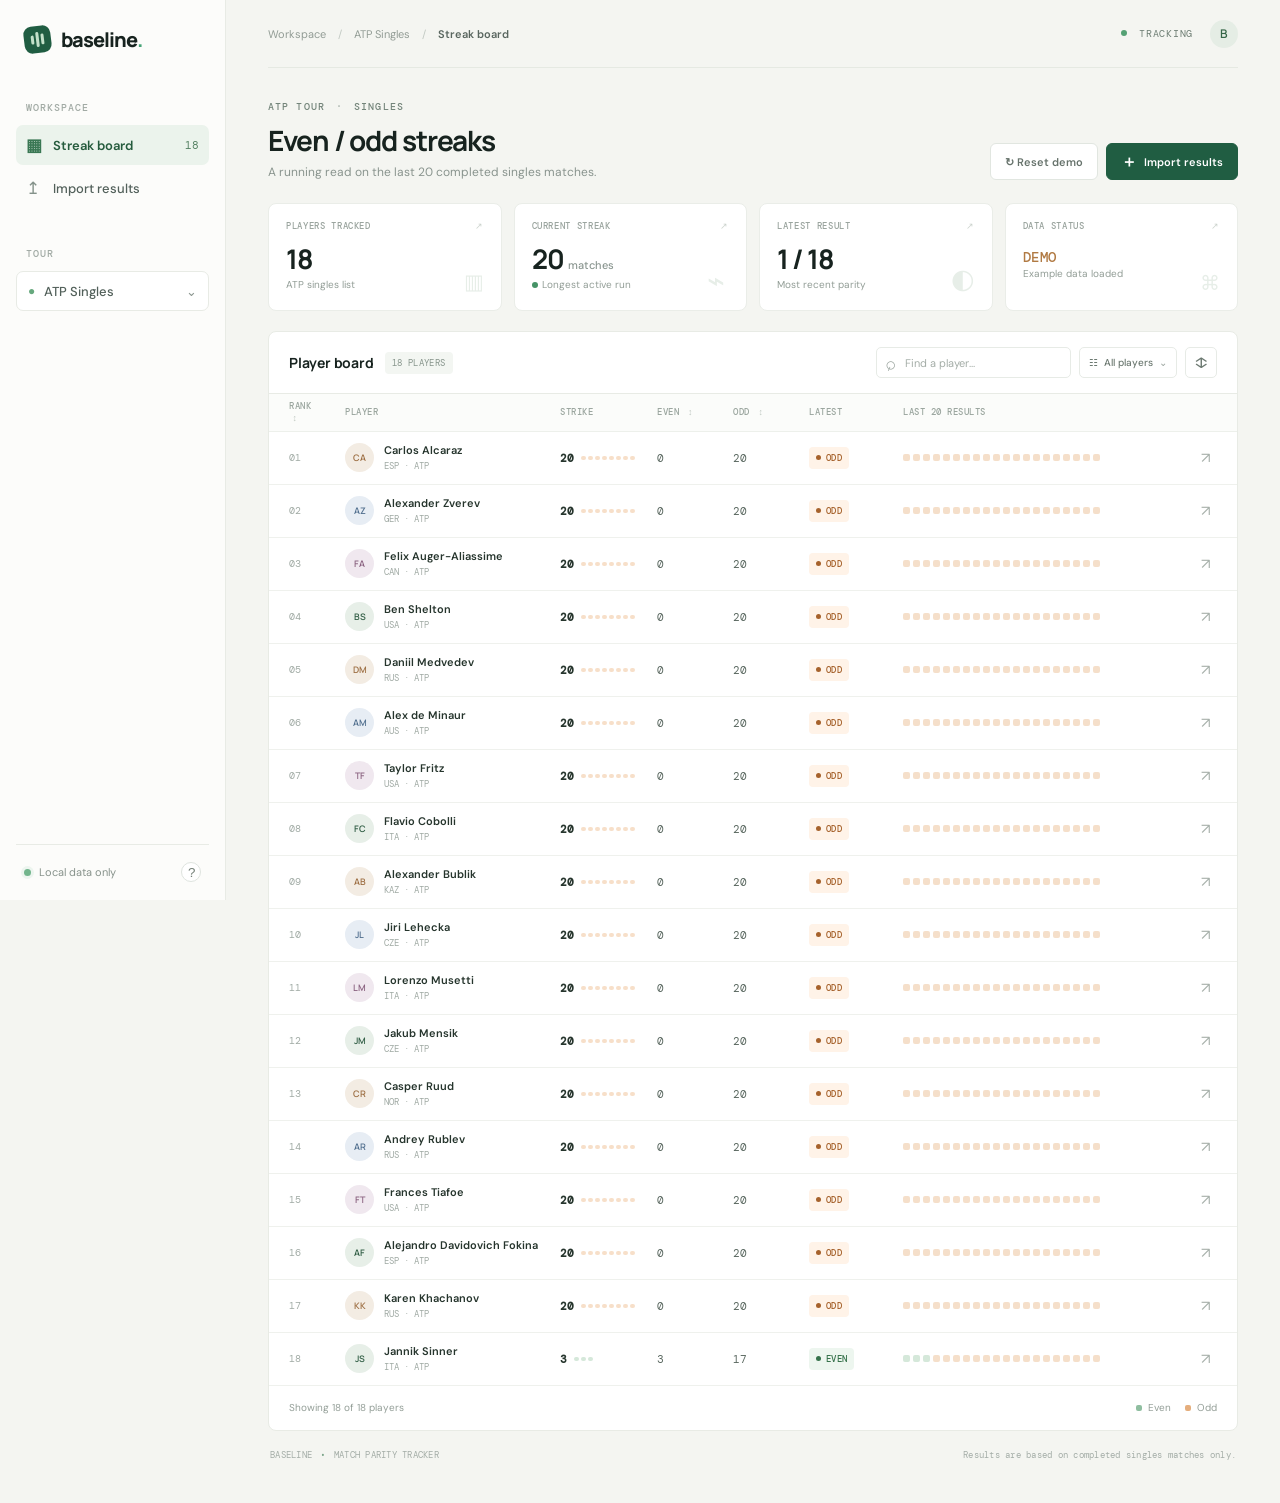
==== index.html @ e79ae6ad "first commit" ====
<!doctype html>
<html lang="en">
<head>
  <meta charset="utf-8" />
  <meta name="viewport" content="width=device-width, initial-scale=1" />
  <meta name="theme-color" content="#f4f5f1" />
  <title>Baseline — ATP parity tracker</title>
  <link rel="preconnect" href="https://fonts.googleapis.com">
  <link rel="preconnect" href="https://fonts.gstatic.com" crossorigin>
  <link href="https://fonts.googleapis.com/css2?family=DM+Mono:wght@400;500&family=DM+Sans:wght@400;500;600;700&family=Manrope:wght@400;500;600;700;800&display=swap" rel="stylesheet">
  <link rel="stylesheet" href="styles.css" />
</head>
<body>
  <div class="shell">
    <aside class="sidebar">
      <a class="brand" href="#" aria-label="Baseline home"><span class="brand-mark"><i></i><i></i><i></i></span><span>baseline<span class="brand-dot">.</span></span></a>
      <div class="side-label">WORKSPACE</div>
      <button class="nav-item active"><span class="nav-icon">▦</span> Streak board <span class="nav-count" id="side-count">18</span></button>
      <button class="nav-item" id="open-import"><span class="nav-icon">↥</span> Import results</button>
      <div class="side-label tour-label">TOUR</div>
      <button class="tour-select"><span class="tour-ball">●</span> ATP Singles <span class="chevron">⌄</span></button>
      <div class="sidebar-bottom"><div class="sync-dot"></div><span>Local data only</span><button class="help-button" id="help-button" aria-label="Help">?</button></div>
    </aside>

    <main class="main">
      <header class="topbar"><div class="breadcrumbs">Workspace <span>/</span> ATP Singles <span>/</span> <b>Streak board</b></div><div class="top-actions"><span class="live-tag"><i></i> TRACKING</span><button class="avatar" aria-label="Profile">B</button></div></header>
      <section class="page-head"><div><div class="eyebrow">ATP TOUR <span>·</span> SINGLES</div><h1>Even / odd streaks</h1><p class="subtitle">A running read on the last 20 completed singles matches.</p></div><div class="head-actions"><button class="button button-quiet" id="reset-demo">↻ <span>Reset demo</span></button><button class="button button-primary" id="import-button"><span>＋</span> Import results</button></div></section>

      <section class="summary-grid" aria-label="Summary">
        <article class="summary-card"><div class="summary-label">PLAYERS TRACKED <span>↗</span></div><div class="summary-value" id="player-total">18</div><div class="summary-note">ATP singles list</div><div class="summary-icon icon-court">▥</div></article>
        <article class="summary-card"><div class="summary-label">CURRENT STREAK <span>↗</span></div><div class="summary-value"><span id="streak-total">—</span><small>matches</small></div><div class="summary-note"><span class="note-dot even-dot"></span>Longest active run</div><div class="summary-icon icon-streak">⌁</div></article>
        <article class="summary-card"><div class="summary-label">LATEST RESULT <span>↗</span></div><div class="summary-value"><span id="latest-even">—</span></div><div class="summary-note">Most recent parity</div><div class="summary-icon icon-parity">◐</div></article>
        <article class="summary-card"><div class="summary-label">DATA STATUS <span>↗</span></div><div class="summary-value status-value" id="data-status">DEMO</div><div class="summary-note" id="updated-note">Example data loaded</div><div class="summary-icon icon-data">⌘</div></article>
      </section>

      <section class="board-panel">
        <div class="board-toolbar"><div class="board-title"><h2>Player board</h2><span class="row-count" id="row-count">18 PLAYERS</span></div><div class="toolbar-controls"><label class="search-box"><span>⌕</span><input id="search" type="search" placeholder="Find a player..." /></label><div class="filter-wrap"><button class="filter-button" id="filter-button">☷ <span id="filter-label">All players</span><b>⌄</b></button><div class="filter-menu hidden" id="filter-menu"><button data-filter="all">All players</button><button data-filter="even">Latest even</button><button data-filter="odd">Latest odd</button></div></div><button class="icon-button" id="sort-button" title="Sort by streak">↕</button></div></div>
        <div class="table-scroll"><table><thead><tr><th>RANK <span>↕</span></th><th>PLAYER</th><th>STRIKE</th><th>EVEN <span>↕</span></th><th>ODD <span>↕</span></th><th>LATEST</th><th>LAST 20 RESULTS</th><th></th></tr></thead><tbody id="player-rows"></tbody></table></div>
        <div class="table-footer"><span id="showing">Showing 18 of 18 players</span><span class="foot-legend"><i class="legend-even"></i> Even <i class="legend-odd"></i> Odd</span></div>
      </section>
      <footer><span>BASELINE <b>·</b> MATCH PARITY TRACKER</span><span>Results are based on completed singles matches only.</span></footer>
    </main>
  </div>

  <div class="modal-backdrop hidden" id="import-modal" role="dialog" aria-modal="true" aria-labelledby="modal-title"><div class="modal"><button class="modal-close" id="close-modal" aria-label="Close">×</button><div class="eyebrow">UPDATE YOUR BOARD</div><h2 id="modal-title">Import match results</h2><p>Upload a CSV or JSON file with match scores. Imported data is saved in this browser only.</p><div class="dropzone" id="dropzone"><div class="upload-icon">↑</div><strong>Drop a file here or <label for="file-input">browse</label></strong><span>CSV or JSON · up to 5 MB</span><input id="file-input" type="file" accept=".csv,.json,text/csv,application/json" /></div><div class="format-help"><b>CSV columns</b><code>player, date, opponent, score, draw, status</code><span>Example: <code>sinner-jannik,2026-10-12,Player Name,"6-3 6-4",singles,completed</code></span><span>JSON may be an array of matches or <code>{"player-slug": [matches...]}</code>.</span></div><div class="modal-actions"><button class="button button-quiet" id="download-template">Download template</button><button class="button button-primary" id="choose-file">Choose file</button></div><div class="import-message" id="import-message"></div></div></div>

  <div class="modal-backdrop hidden" id="help-modal" role="dialog" aria-modal="true"><div class="modal help-modal"><button class="modal-close" data-close-help aria-label="Close">×</button><div class="eyebrow">HOW IT WORKS</div><h2>Reading the streaks</h2><ul><li>Each set score is added together. <code>6-3 6-4</code> is 19 games: odd.</li><li><b>Strike</b> counts consecutive results of the latest match’s parity.</li><li>Only completed singles matches are counted, up to the latest 20.</li><li>Retirements / abandoned matches with a final set below 6 games are skipped.</li></ul><p class="caveat">The shown rows are sample data until you import match results. Use a source you have permission to reuse.</p><button class="button button-primary" data-close-help>Got it</button></div></div>
  <script src="app.js"></script>
</body>
</html>
---- styles.css ----
:root{--ink:#17231f;--muted:#78847e;--line:#e8ebe5;--paper:#fff;--bg:#f4f5f1;--green:#1c6a49;--green2:#e8f3eb;--orange:#c77a3d;--orange2:#fff1e5;--mono:'DM Mono',monospace;--sans:'DM Sans',sans-serif;--display:'Manrope',sans-serif}*{box-sizing:border-box}body{margin:0;background:var(--bg);color:var(--ink);font-family:var(--sans);font-size:13px}.shell{min-height:100vh}.sidebar{position:fixed;left:0;top:0;bottom:0;width:226px;background:#fcfcfa;border-right:1px solid var(--line);padding:26px 16px 18px;display:flex;flex-direction:column;z-index:5}.brand{display:flex;align-items:center;gap:10px;text-decoration:none;color:var(--ink);font:800 20px var(--display);letter-spacing:-1px;padding:0 8px 48px}.brand-dot{color:#47a477}.brand-mark{width:27px;height:27px;border-radius:8px;background:#205d42;display:flex;align-items:center;justify-content:center;gap:2px;transform:rotate(-7deg)}.brand-mark i{width:3px;border-radius:3px;background:#c3e0c9;display:block}.brand-mark i:nth-child(1){height:9px}.brand-mark i:nth-child(2){height:15px}.brand-mark i:nth-child(3){height:11px}.side-label{font:500 10px var(--mono);letter-spacing:1.05px;color:#a1aaa4;padding:0 10px 11px}.nav-item,.tour-select{height:40px;border:0;background:transparent;border-radius:7px;display:flex;align-items:center;text-align:left;color:#52605a;padding:0 10px;font:500 13px var(--sans);margin-bottom:3px;cursor:pointer}.nav-item.active{background:#ebf3ec;color:#255b3d;font-weight:600}.nav-icon{width:27px;font-size:17px;color:#84928a}.nav-item.active .nav-icon{color:#397753}.nav-count{margin-left:auto;font:11px var(--mono);color:#568264}.tour-label{margin-top:36px}.tour-select{border:1px solid var(--line);background:#fff;width:100%;gap:9px;padding:0 11px}.tour-ball{color:#66a87d;font-size:12px}.chevron{margin-left:auto;color:#8b968f}.sidebar-bottom{margin-top:auto;border-top:1px solid var(--line);padding:17px 8px 0;display:flex;align-items:center;gap:8px;color:#87928b;font-size:11px}.sync-dot{width:7px;height:7px;border-radius:50%;background:#72b58c;box-shadow:0 0 0 3px #edf5ef}.help-button{margin-left:auto;width:20px;height:20px;border:1px solid #dfe4df;border-radius:50%;background:#fff;color:#758078;cursor:pointer}.main{margin-left:226px;max-width:1600px;padding:0 42px 24px}.topbar{height:68px;border-bottom:1px solid #e5e9e2;display:flex;align-items:center;justify-content:space-between}.breadcrumbs{font-size:11px;color:#929c95}.breadcrumbs span{padding:0 9px;color:#c2c9c3}.breadcrumbs b{font-weight:600;color:#59665f}.top-actions{display:flex;align-items:center;gap:17px}.live-tag{font:10px var(--mono);letter-spacing:.7px;color:#6d7d73}.live-tag i{display:inline-block;width:6px;height:6px;background:#54a174;border-radius:50%;margin-right:6px;vertical-align:1px}.avatar{width:28px;height:28px;border:0;border-radius:50%;background:#e5ede5;color:#356647;font:600 12px var(--display)}.page-head{display:flex;justify-content:space-between;align-items:flex-end;padding:32px 0 23px}.eyebrow{font:500 10px var(--mono);letter-spacing:1.1px;color:#73847a}.eyebrow span{color:#aeb8b0;padding:0 4px}h1{font:700 28px var(--display);letter-spacing:-1.1px;margin:8px 0 5px}.subtitle{margin:0;color:#89948e;font-size:12px}.head-actions{display:flex;gap:8px}.button{height:37px;padding:0 14px;border-radius:6px;border:1px solid #e1e6e0;background:#fff;font:600 11px var(--sans);cursor:pointer;transition:.15s}.button:hover{transform:translateY(-1px);box-shadow:0 4px 12px #17231f0d}.button-primary{background:#205d42;border-color:#205d42;color:#fff}.button-primary:hover{background:#194e37}.button-quiet{color:#67736c}.button-primary>span{font-size:16px;vertical-align:-1px;margin-right:4px}.summary-grid{display:grid;grid-template-columns:repeat(4,minmax(0,1fr));gap:12px;margin-bottom:20px}.summary-card{position:relative;overflow:hidden;background:#fff;border:1px solid #eaede8;border-radius:8px;padding:16px 17px 14px;min-height:108px}.summary-label{font:500 9px var(--mono);letter-spacing:.65px;color:#9aa49e}.summary-label span{float:right;color:#ccd3cd}.summary-value{font:700 27px var(--display);letter-spacing:-1px;margin:8px 0 1px}.summary-value small{font:500 11px var(--sans);letter-spacing:0;color:#8a9690;margin-left:4px}.summary-note{font-size:10px;color:#929d96}.note-dot{display:inline-block;height:6px;width:6px;border-radius:50%;margin-right:4px}.even-dot{background:#469367}.summary-icon{position:absolute;right:17px;bottom:14px;font-size:22px;color:#e7eee8}.icon-court{font-size:21px}.icon-streak{font-size:30px;right:21px;bottom:10px}.icon-parity{font-size:27px}.icon-data{font-size:20px}.summary-value.status-value{font:500 14px var(--mono);letter-spacing:.6px;margin-top:16px;color:#b17a43}.board-panel{background:#fff;border:1px solid #e8ebe5;border-radius:8px;overflow:visible}.board-toolbar{height:62px;padding:0 20px;display:flex;align-items:center;justify-content:space-between;border-bottom:1px solid var(--line)}.board-title{display:flex;align-items:center;gap:11px}h2{margin:0;font:700 14px var(--display);letter-spacing:-.2px}.row-count{font:9px var(--mono);letter-spacing:.4px;color:#87958c;background:#f3f6f2;padding:5px 7px;border-radius:4px}.toolbar-controls{display:flex;align-items:center;gap:8px}.search-box{height:31px;width:195px;border:1px solid #e7ebe6;border-radius:5px;display:flex;align-items:center;padding:0 8px;gap:7px;color:#9aa49e}.search-box>span{font-size:18px;transform:rotate(-20deg)}.search-box input{border:0;outline:0;min-width:0;width:100%;font:11px var(--sans);color:var(--ink);background:transparent}.search-box input::placeholder{color:#a4ada7}.filter-wrap{position:relative}.filter-button,.icon-button{height:31px;background:#fff;border:1px solid #e7ebe6;border-radius:5px;color:#6c7971;font:500 10px var(--sans);padding:0 9px;cursor:pointer}.filter-button b{font-weight:400;color:#9aa49e;margin-left:6px}.filter-button span{padding-left:3px}.icon-button{font-size:15px;width:32px;padding:0}.filter-menu{position:absolute;right:0;top:36px;width:140px;background:#fff;border:1px solid #e4e8e2;border-radius:6px;box-shadow:0 8px 22px #16231e14;padding:4px;z-index:3}.filter-menu button{display:block;border:0;background:transparent;width:100%;padding:8px;text-align:left;font:11px var(--sans);color:#52605a;border-radius:4px;cursor:pointer}.filter-menu button:hover{background:#f2f6f1}.hidden{display:none!important}.table-scroll{overflow-x:auto}table{width:100%;border-collapse:collapse;min-width:900px}thead th{height:37px;text-align:left;background:#fbfcfa;color:#9ba69f;font:500 9px var(--mono);letter-spacing:.5px;padding:0 11px;border-bottom:1px solid #edf0eb}thead th:first-child{padding-left:20px;width:65px}thead th:nth-child(2){width:215px}thead th:nth-child(3){width:95px}thead th:nth-child(4),thead th:nth-child(5){width:76px}thead th:nth-child(6){width:94px}thead th:nth-child(7){min-width:240px}thead th span{color:#c1c9c2;margin-left:3px}tbody tr.player-row{height:53px;border-bottom:1px solid #eff1ed;transition:background .12s}tbody tr.player-row:hover{background:#fbfdfb}td{padding:0 11px;font-size:11px;color:#5d6962}td:first-child{padding-left:20px}.rank{font:10px var(--mono);color:#a0aaa4}.player-cell{display:flex;align-items:center;gap:10px}.player-avatar{width:29px;height:29px;display:grid;place-items:center;border-radius:50%;font:600 9px var(--display);color:#315e45;background:#e7efe8;flex:0 0 auto}.player-avatar.tone-1{background:#f3ece3;color:#9e7045}.player-avatar.tone-2{background:#e7edf4;color:#52708f}.player-avatar.tone-3{background:#f0e8ef;color:#8b6381}.player-name{font:600 11px var(--sans);color:#26352d;text-decoration:none}.player-name:hover{color:#39815a}.player-country{font:9px var(--mono);color:#a0aaa4;margin-top:3px}.streak-cell{display:flex;align-items:center;gap:7px}.streak-number{font:600 11px var(--mono);color:#26352d}.streak-mini{display:flex;gap:2px}.streak-mini i{height:4px;width:5px;border-radius:2px;background:#d5e8da}.streak-mini i.odd{background:#f7dfc9}.metric{font:11px var(--mono);color:#5a6860}.latest-pill{display:inline-flex;align-items:center;gap:5px;padding:5px 7px;border-radius:4px;font:500 9px var(--mono);letter-spacing:.3px}.latest-pill.even{color:#36724b;background:#edf6ef}.latest-pill.odd{color:#a6622c;background:#fff3e8}.latest-pill.empty{background:#f4f5f3;color:#9da59f}.latest-pill i{width:5px;height:5px;border-radius:50%;background:currentColor}.sparkline{display:flex;gap:3px;align-items:center}.sparkline i{height:7px;width:7px;border-radius:2px;background:#d5e8da}.sparkline i.odd{background:#f5dfca}.row-link{text-decoration:none;color:#a7b0aa;font-size:15px;padding:7px}.row-link:hover{color:#4c765b}.empty-state{text-align:center;padding:40px;color:#8d9891;font-size:12px}.table-footer{height:44px;display:flex;align-items:center;justify-content:space-between;padding:0 20px;font-size:10px;color:#939e97}.foot-legend{display:flex;align-items:center;gap:6px}.foot-legend i{height:6px;width:6px;border-radius:2px;margin-left:8px}.legend-even{background:#8fbea0}.legend-odd{background:#e5ae7d}footer{display:flex;justify-content:space-between;padding:18px 2px;color:#a4ada7;font:9px var(--mono);letter-spacing:.25px}footer b{color:#76a185;padding:0 3px}.modal-backdrop{position:fixed;inset:0;background:#17231f66;z-index:20;display:grid;place-items:center;padding:20px}.modal{position:relative;width:min(490px,100%);background:#fff;border-radius:10px;padding:28px;box-shadow:0 24px 70px #17231f30}.modal-close{position:absolute;right:17px;top:13px;background:transparent;border:0;font-size:23px;color:#9aa49e;cursor:pointer}.modal h2{font:700 21px var(--display);margin:7px 0}.modal>p{font-size:12px;line-height:1.6;color:#7e8982;margin:0 0 19px}.dropzone{height:128px;border:1px dashed #ccd8ce;background:#fafcf9;border-radius:7px;display:flex;flex-direction:column;align-items:center;justify-content:center;gap:6px;color:#647169;font-size:11px}.upload-icon{width:27px;height:27px;border-radius:50%;background:#e8f2ea;color:#38724e;font-size:19px;text-align:center;line-height:27px;margin-bottom:2px}.dropzone label{color:#35724d;text-decoration:underline;cursor:pointer}.dropzone span{font-size:10px;color:#a1aaa4}.dropzone input{display:none}.format-help{display:flex;flex-direction:column;gap:7px;margin:16px 0;color:#87928b;font-size:10px}.format-help b{font:500 9px var(--mono);letter-spacing:.4px;color:#66746b}.format-help code,.help-modal code{font:10px var(--mono);color:#467454;background:#f0f5f0;padding:3px 5px;border-radius:3px;width:fit-content}.format-help span code{display:inline}.modal-actions{display:flex;justify-content:space-between;padding-top:5px}.import-message{margin-top:12px;color:#31754b;font-size:11px;min-height:14px}.help-modal ul{padding-left:19px;color:#66736b;font-size:12px;line-height:1.8}.help-modal .caveat{background:#f7f7f3;padding:10px;border-radius:5px;font-size:11px}.help-modal>.button{float:right}.help-modal::after{content:'';display:block;clear:both}@media(max-width:1000px){.main{padding:0 24px 20px}.sidebar{width:196px}.main{margin-left:196px}.summary-grid{grid-template-columns:repeat(2,minmax(0,1fr))}}@media(max-width:700px){.sidebar{position:static;width:auto;height:55px;padding:0 17px;flex-direction:row;align-items:center;border-right:0;border-bottom:1px solid var(--line)}.brand{padding:0;font-size:18px}.brand-mark{width:24px;height:24px}.side-label,.nav-item,.tour-select,.sidebar-bottom{display:none}.main{margin:0;padding:0 14px 18px}.topbar{height:48px}.breadcrumbs{font-size:10px}.page-head{padding:23px 0 18px;align-items:flex-start;gap:12px;flex-direction:column}h1{font-size:25px}.head-actions{align-self:stretch}.head-actions .button{flex:1}.summary-grid{gap:8px;margin-bottom:13px}.summary-card{padding:13px;min-height:100px}.summary-label{font-size:8px}.summary-value{font-size:24px}.board-toolbar{height:auto;padding:14px;align-items:flex-start;gap:13px;flex-direction:column}.toolbar-controls{width:100%}.search-box{flex:1;width:auto}.filter-button{white-space:nowrap}.table-footer{padding:0 13px}footer{font-size:8px;gap:10px}footer span:last-child{text-align:right}.modal{padding:24px 19px}}
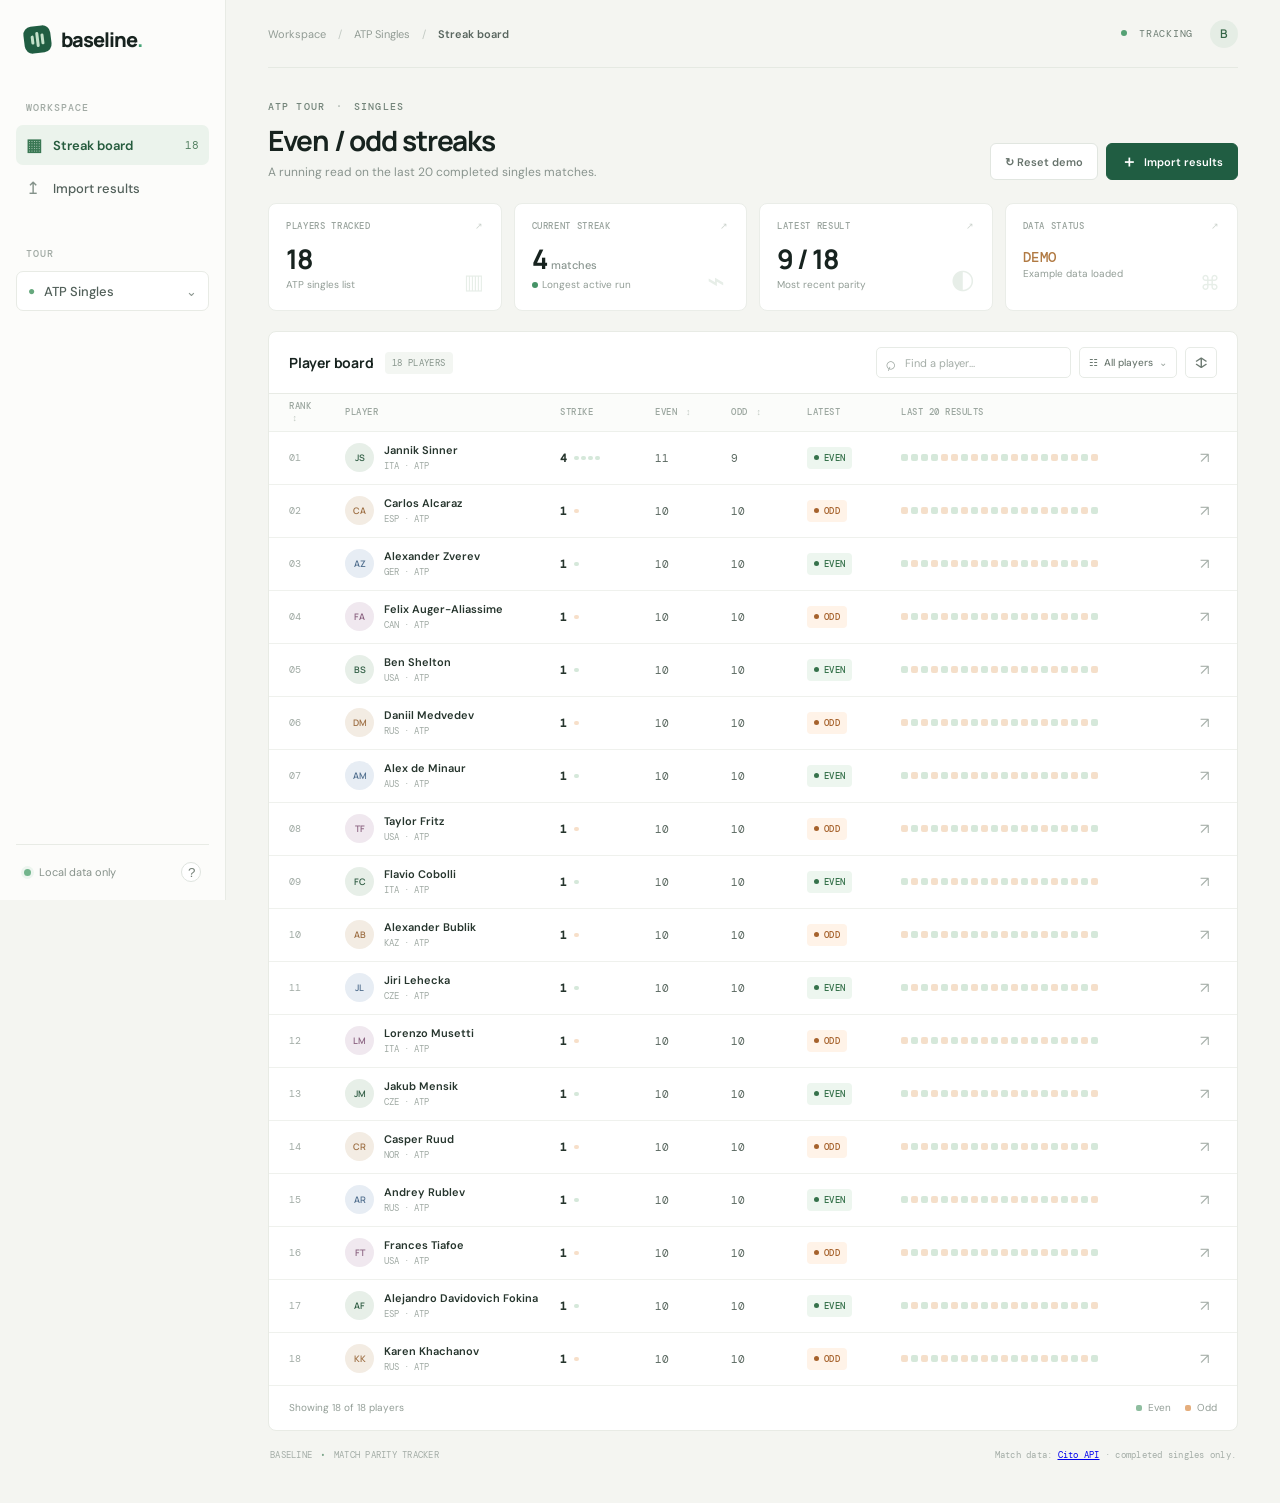
==== commit 5b7b6bbf: "some" ====
--- a/index.html
+++ b/index.html
@@ -38,7 +38,7 @@
         <div class="table-scroll"><table><thead><tr><th>RANK <span>↕</span></th><th>PLAYER</th><th>STRIKE</th><th>EVEN <span>↕</span></th><th>ODD <span>↕</span></th><th>LATEST</th><th>LAST 20 RESULTS</th><th></th></tr></thead><tbody id="player-rows"></tbody></table></div>
         <div class="table-footer"><span id="showing">Showing 18 of 18 players</span><span class="foot-legend"><i class="legend-even"></i> Even <i class="legend-odd"></i> Odd</span></div>
       </section>
-      <footer><span>BASELINE <b>·</b> MATCH PARITY TRACKER</span><span>Results are based on completed singles matches only.</span></footer>
+      <footer><span>BASELINE <b>·</b> MATCH PARITY TRACKER</span><span>Match data: <a href="https://citoapi.com/" target="_blank" rel="noopener">Cito API</a> · completed singles only.</span></footer>
     </main>
   </div>
 
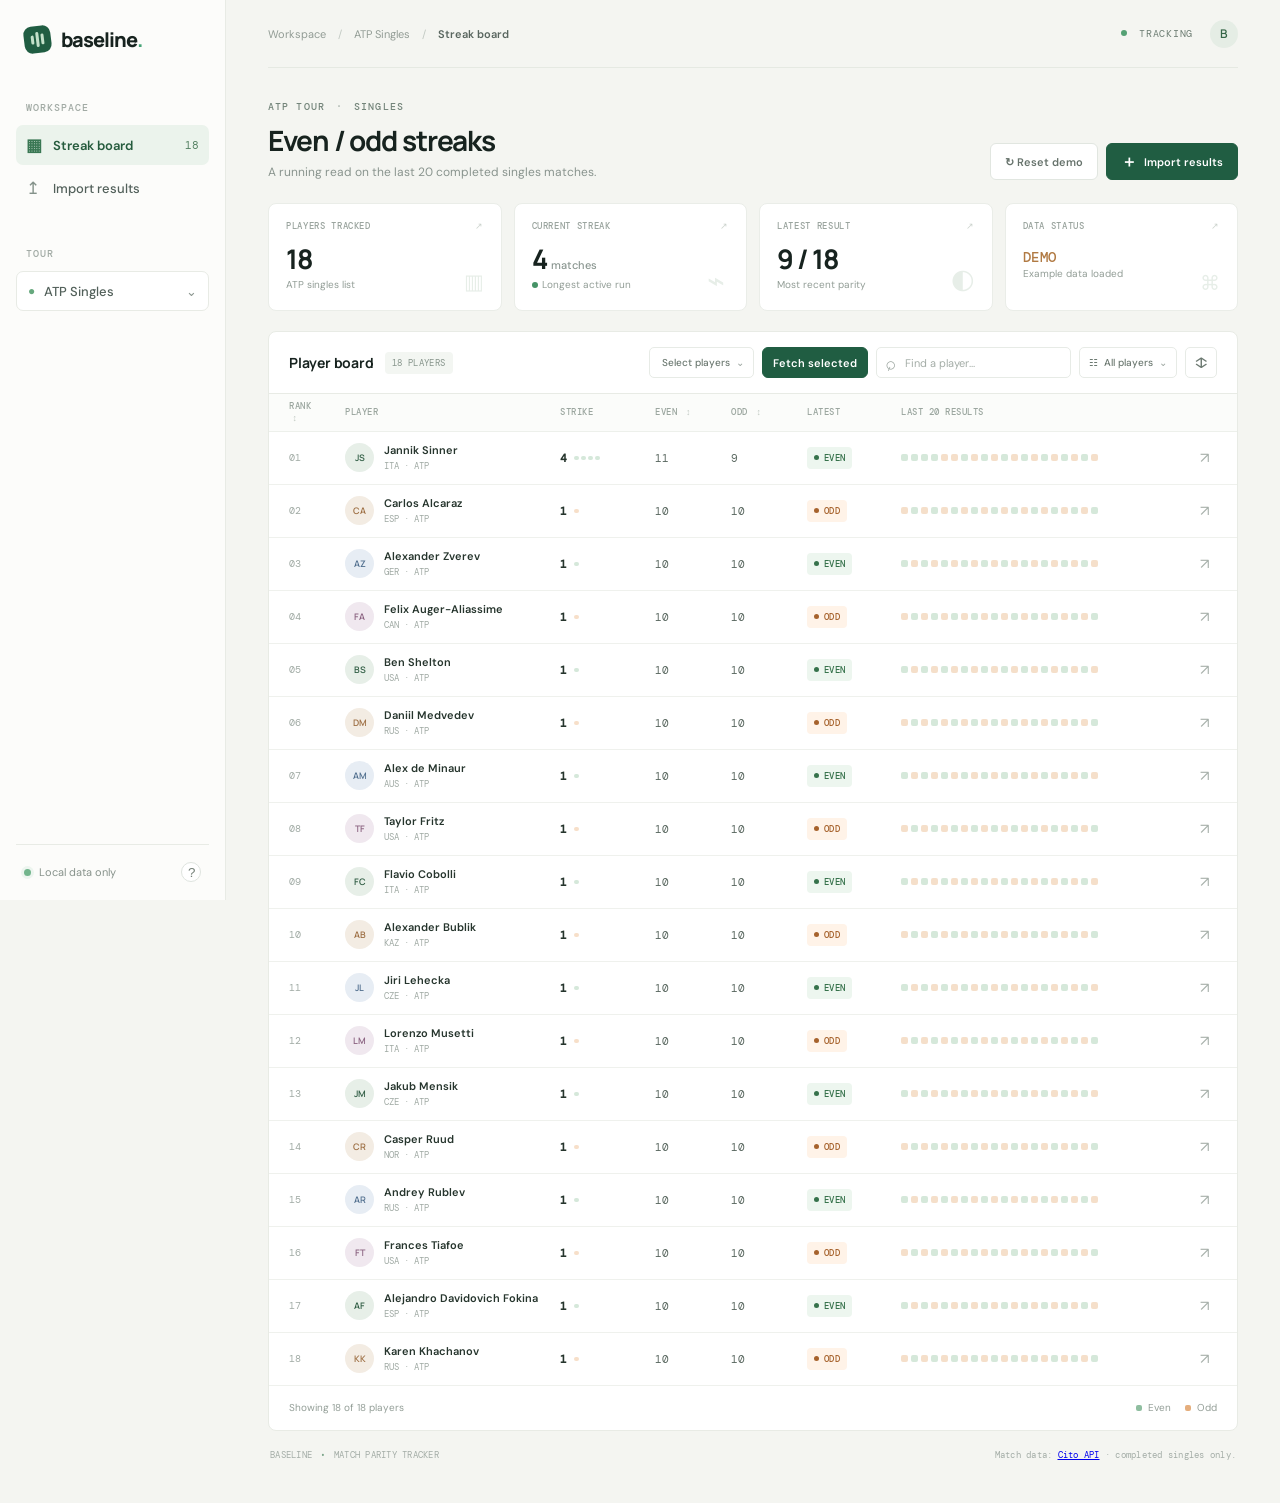
==== commit 9a03e34b: "its done" ====
--- a/index.html
+++ b/index.html
@@ -34,7 +34,7 @@
       </section>
 
       <section class="board-panel">
-        <div class="board-toolbar"><div class="board-title"><h2>Player board</h2><span class="row-count" id="row-count">18 PLAYERS</span></div><div class="toolbar-controls"><label class="search-box"><span>⌕</span><input id="search" type="search" placeholder="Find a player..." /></label><div class="filter-wrap"><button class="filter-button" id="filter-button">☷ <span id="filter-label">All players</span><b>⌄</b></button><div class="filter-menu hidden" id="filter-menu"><button data-filter="all">All players</button><button data-filter="even">Latest even</button><button data-filter="odd">Latest odd</button></div></div><button class="icon-button" id="sort-button" title="Sort by streak">↕</button></div></div>
+        <div class="board-toolbar"><div class="board-title"><h2>Player board</h2><span class="row-count" id="row-count">18 PLAYERS</span></div><div class="toolbar-controls"><div class="local-key hidden" id="local-key"><input id="cito-key" type="password" autocomplete="off" placeholder="Local Cito API key" aria-label="Local Cito API key"><button class="button" id="use-cito-key" type="button">Use key</button></div><div class="player-picker" id="player-picker"><button class="filter-button" id="player-picker-button" type="button"><span id="player-picker-label">Select players</span><b>⌄</b></button><div class="player-picker-menu"><input id="player-picker-search" type="search" placeholder="Search players…" aria-label="Search players"/><div id="player-picker-options"></div></div></div><button class="button button-primary fetch-button" id="fetch-selected" type="button">Fetch selected</button><label class="search-box"><span>⌕</span><input id="search" type="search" placeholder="Find a player..." /></label><div class="filter-wrap"><button class="filter-button" id="filter-button">☷ <span id="filter-label">All players</span><b>⌄</b></button><div class="filter-menu hidden" id="filter-menu"><button data-filter="all">All players</button><button data-filter="even">Latest even</button><button data-filter="odd">Latest odd</button></div></div><button class="icon-button" id="sort-button" title="Sort by streak">↕</button></div><div id="fetch-message" class="fetch-message" role="status"></div></div>
         <div class="table-scroll"><table><thead><tr><th>RANK <span>↕</span></th><th>PLAYER</th><th>STRIKE</th><th>EVEN <span>↕</span></th><th>ODD <span>↕</span></th><th>LATEST</th><th>LAST 20 RESULTS</th><th></th></tr></thead><tbody id="player-rows"></tbody></table></div>
         <div class="table-footer"><span id="showing">Showing 18 of 18 players</span><span class="foot-legend"><i class="legend-even"></i> Even <i class="legend-odd"></i> Odd</span></div>
       </section>
--- a/styles.css
+++ b/styles.css
@@ -1 +1,3 @@
 :root{--ink:#17231f;--muted:#78847e;--line:#e8ebe5;--paper:#fff;--bg:#f4f5f1;--green:#1c6a49;--green2:#e8f3eb;--orange:#c77a3d;--orange2:#fff1e5;--mono:'DM Mono',monospace;--sans:'DM Sans',sans-serif;--display:'Manrope',sans-serif}*{box-sizing:border-box}body{margin:0;background:var(--bg);color:var(--ink);font-family:var(--sans);font-size:13px}.shell{min-height:100vh}.sidebar{position:fixed;left:0;top:0;bottom:0;width:226px;background:#fcfcfa;border-right:1px solid var(--line);padding:26px 16px 18px;display:flex;flex-direction:column;z-index:5}.brand{display:flex;align-items:center;gap:10px;text-decoration:none;color:var(--ink);font:800 20px var(--display);letter-spacing:-1px;padding:0 8px 48px}.brand-dot{color:#47a477}.brand-mark{width:27px;height:27px;border-radius:8px;background:#205d42;display:flex;align-items:center;justify-content:center;gap:2px;transform:rotate(-7deg)}.brand-mark i{width:3px;border-radius:3px;background:#c3e0c9;display:block}.brand-mark i:nth-child(1){height:9px}.brand-mark i:nth-child(2){height:15px}.brand-mark i:nth-child(3){height:11px}.side-label{font:500 10px var(--mono);letter-spacing:1.05px;color:#a1aaa4;padding:0 10px 11px}.nav-item,.tour-select{height:40px;border:0;background:transparent;border-radius:7px;display:flex;align-items:center;text-align:left;color:#52605a;padding:0 10px;font:500 13px var(--sans);margin-bottom:3px;cursor:pointer}.nav-item.active{background:#ebf3ec;color:#255b3d;font-weight:600}.nav-icon{width:27px;font-size:17px;color:#84928a}.nav-item.active .nav-icon{color:#397753}.nav-count{margin-left:auto;font:11px var(--mono);color:#568264}.tour-label{margin-top:36px}.tour-select{border:1px solid var(--line);background:#fff;width:100%;gap:9px;padding:0 11px}.tour-ball{color:#66a87d;font-size:12px}.chevron{margin-left:auto;color:#8b968f}.sidebar-bottom{margin-top:auto;border-top:1px solid var(--line);padding:17px 8px 0;display:flex;align-items:center;gap:8px;color:#87928b;font-size:11px}.sync-dot{width:7px;height:7px;border-radius:50%;background:#72b58c;box-shadow:0 0 0 3px #edf5ef}.help-button{margin-left:auto;width:20px;height:20px;border:1px solid #dfe4df;border-radius:50%;background:#fff;color:#758078;cursor:pointer}.main{margin-left:226px;max-width:1600px;padding:0 42px 24px}.topbar{height:68px;border-bottom:1px solid #e5e9e2;display:flex;align-items:center;justify-content:space-between}.breadcrumbs{font-size:11px;color:#929c95}.breadcrumbs span{padding:0 9px;color:#c2c9c3}.breadcrumbs b{font-weight:600;color:#59665f}.top-actions{display:flex;align-items:center;gap:17px}.live-tag{font:10px var(--mono);letter-spacing:.7px;color:#6d7d73}.live-tag i{display:inline-block;width:6px;height:6px;background:#54a174;border-radius:50%;margin-right:6px;vertical-align:1px}.avatar{width:28px;height:28px;border:0;border-radius:50%;background:#e5ede5;color:#356647;font:600 12px var(--display)}.page-head{display:flex;justify-content:space-between;align-items:flex-end;padding:32px 0 23px}.eyebrow{font:500 10px var(--mono);letter-spacing:1.1px;color:#73847a}.eyebrow span{color:#aeb8b0;padding:0 4px}h1{font:700 28px var(--display);letter-spacing:-1.1px;margin:8px 0 5px}.subtitle{margin:0;color:#89948e;font-size:12px}.head-actions{display:flex;gap:8px}.button{height:37px;padding:0 14px;border-radius:6px;border:1px solid #e1e6e0;background:#fff;font:600 11px var(--sans);cursor:pointer;transition:.15s}.button:hover{transform:translateY(-1px);box-shadow:0 4px 12px #17231f0d}.button-primary{background:#205d42;border-color:#205d42;color:#fff}.button-primary:hover{background:#194e37}.button-quiet{color:#67736c}.button-primary>span{font-size:16px;vertical-align:-1px;margin-right:4px}.summary-grid{display:grid;grid-template-columns:repeat(4,minmax(0,1fr));gap:12px;margin-bottom:20px}.summary-card{position:relative;overflow:hidden;background:#fff;border:1px solid #eaede8;border-radius:8px;padding:16px 17px 14px;min-height:108px}.summary-label{font:500 9px var(--mono);letter-spacing:.65px;color:#9aa49e}.summary-label span{float:right;color:#ccd3cd}.summary-value{font:700 27px var(--display);letter-spacing:-1px;margin:8px 0 1px}.summary-value small{font:500 11px var(--sans);letter-spacing:0;color:#8a9690;margin-left:4px}.summary-note{font-size:10px;color:#929d96}.note-dot{display:inline-block;height:6px;width:6px;border-radius:50%;margin-right:4px}.even-dot{background:#469367}.summary-icon{position:absolute;right:17px;bottom:14px;font-size:22px;color:#e7eee8}.icon-court{font-size:21px}.icon-streak{font-size:30px;right:21px;bottom:10px}.icon-parity{font-size:27px}.icon-data{font-size:20px}.summary-value.status-value{font:500 14px var(--mono);letter-spacing:.6px;margin-top:16px;color:#b17a43}.board-panel{background:#fff;border:1px solid #e8ebe5;border-radius:8px;overflow:visible}.board-toolbar{height:62px;padding:0 20px;display:flex;align-items:center;justify-content:space-between;border-bottom:1px solid var(--line)}.board-title{display:flex;align-items:center;gap:11px}h2{margin:0;font:700 14px var(--display);letter-spacing:-.2px}.row-count{font:9px var(--mono);letter-spacing:.4px;color:#87958c;background:#f3f6f2;padding:5px 7px;border-radius:4px}.toolbar-controls{display:flex;align-items:center;gap:8px}.search-box{height:31px;width:195px;border:1px solid #e7ebe6;border-radius:5px;display:flex;align-items:center;padding:0 8px;gap:7px;color:#9aa49e}.search-box>span{font-size:18px;transform:rotate(-20deg)}.search-box input{border:0;outline:0;min-width:0;width:100%;font:11px var(--sans);color:var(--ink);background:transparent}.search-box input::placeholder{color:#a4ada7}.filter-wrap{position:relative}.filter-button,.icon-button{height:31px;background:#fff;border:1px solid #e7ebe6;border-radius:5px;color:#6c7971;font:500 10px var(--sans);padding:0 9px;cursor:pointer}.filter-button b{font-weight:400;color:#9aa49e;margin-left:6px}.filter-button span{padding-left:3px}.icon-button{font-size:15px;width:32px;padding:0}.filter-menu{position:absolute;right:0;top:36px;width:140px;background:#fff;border:1px solid #e4e8e2;border-radius:6px;box-shadow:0 8px 22px #16231e14;padding:4px;z-index:3}.filter-menu button{display:block;border:0;background:transparent;width:100%;padding:8px;text-align:left;font:11px var(--sans);color:#52605a;border-radius:4px;cursor:pointer}.filter-menu button:hover{background:#f2f6f1}.hidden{display:none!important}.table-scroll{overflow-x:auto}table{width:100%;border-collapse:collapse;min-width:900px}thead th{height:37px;text-align:left;background:#fbfcfa;color:#9ba69f;font:500 9px var(--mono);letter-spacing:.5px;padding:0 11px;border-bottom:1px solid #edf0eb}thead th:first-child{padding-left:20px;width:65px}thead th:nth-child(2){width:215px}thead th:nth-child(3){width:95px}thead th:nth-child(4),thead th:nth-child(5){width:76px}thead th:nth-child(6){width:94px}thead th:nth-child(7){min-width:240px}thead th span{color:#c1c9c2;margin-left:3px}tbody tr.player-row{height:53px;border-bottom:1px solid #eff1ed;transition:background .12s}tbody tr.player-row:hover{background:#fbfdfb}td{padding:0 11px;font-size:11px;color:#5d6962}td:first-child{padding-left:20px}.rank{font:10px var(--mono);color:#a0aaa4}.player-cell{display:flex;align-items:center;gap:10px}.player-avatar{width:29px;height:29px;display:grid;place-items:center;border-radius:50%;font:600 9px var(--display);color:#315e45;background:#e7efe8;flex:0 0 auto}.player-avatar.tone-1{background:#f3ece3;color:#9e7045}.player-avatar.tone-2{background:#e7edf4;color:#52708f}.player-avatar.tone-3{background:#f0e8ef;color:#8b6381}.player-name{font:600 11px var(--sans);color:#26352d;text-decoration:none}.player-name:hover{color:#39815a}.player-country{font:9px var(--mono);color:#a0aaa4;margin-top:3px}.streak-cell{display:flex;align-items:center;gap:7px}.streak-number{font:600 11px var(--mono);color:#26352d}.streak-mini{display:flex;gap:2px}.streak-mini i{height:4px;width:5px;border-radius:2px;background:#d5e8da}.streak-mini i.odd{background:#f7dfc9}.metric{font:11px var(--mono);color:#5a6860}.latest-pill{display:inline-flex;align-items:center;gap:5px;padding:5px 7px;border-radius:4px;font:500 9px var(--mono);letter-spacing:.3px}.latest-pill.even{color:#36724b;background:#edf6ef}.latest-pill.odd{color:#a6622c;background:#fff3e8}.latest-pill.empty{background:#f4f5f3;color:#9da59f}.latest-pill i{width:5px;height:5px;border-radius:50%;background:currentColor}.sparkline{display:flex;gap:3px;align-items:center}.sparkline i{height:7px;width:7px;border-radius:2px;background:#d5e8da}.sparkline i.odd{background:#f5dfca}.row-link{text-decoration:none;color:#a7b0aa;font-size:15px;padding:7px}.row-link:hover{color:#4c765b}.empty-state{text-align:center;padding:40px;color:#8d9891;font-size:12px}.table-footer{height:44px;display:flex;align-items:center;justify-content:space-between;padding:0 20px;font-size:10px;color:#939e97}.foot-legend{display:flex;align-items:center;gap:6px}.foot-legend i{height:6px;width:6px;border-radius:2px;margin-left:8px}.legend-even{background:#8fbea0}.legend-odd{background:#e5ae7d}footer{display:flex;justify-content:space-between;padding:18px 2px;color:#a4ada7;font:9px var(--mono);letter-spacing:.25px}footer b{color:#76a185;padding:0 3px}.modal-backdrop{position:fixed;inset:0;background:#17231f66;z-index:20;display:grid;place-items:center;padding:20px}.modal{position:relative;width:min(490px,100%);background:#fff;border-radius:10px;padding:28px;box-shadow:0 24px 70px #17231f30}.modal-close{position:absolute;right:17px;top:13px;background:transparent;border:0;font-size:23px;color:#9aa49e;cursor:pointer}.modal h2{font:700 21px var(--display);margin:7px 0}.modal>p{font-size:12px;line-height:1.6;color:#7e8982;margin:0 0 19px}.dropzone{height:128px;border:1px dashed #ccd8ce;background:#fafcf9;border-radius:7px;display:flex;flex-direction:column;align-items:center;justify-content:center;gap:6px;color:#647169;font-size:11px}.upload-icon{width:27px;height:27px;border-radius:50%;background:#e8f2ea;color:#38724e;font-size:19px;text-align:center;line-height:27px;margin-bottom:2px}.dropzone label{color:#35724d;text-decoration:underline;cursor:pointer}.dropzone span{font-size:10px;color:#a1aaa4}.dropzone input{display:none}.format-help{display:flex;flex-direction:column;gap:7px;margin:16px 0;color:#87928b;font-size:10px}.format-help b{font:500 9px var(--mono);letter-spacing:.4px;color:#66746b}.format-help code,.help-modal code{font:10px var(--mono);color:#467454;background:#f0f5f0;padding:3px 5px;border-radius:3px;width:fit-content}.format-help span code{display:inline}.modal-actions{display:flex;justify-content:space-between;padding-top:5px}.import-message{margin-top:12px;color:#31754b;font-size:11px;min-height:14px}.help-modal ul{padding-left:19px;color:#66736b;font-size:12px;line-height:1.8}.help-modal .caveat{background:#f7f7f3;padding:10px;border-radius:5px;font-size:11px}.help-modal>.button{float:right}.help-modal::after{content:'';display:block;clear:both}@media(max-width:1000px){.main{padding:0 24px 20px}.sidebar{width:196px}.main{margin-left:196px}.summary-grid{grid-template-columns:repeat(2,minmax(0,1fr))}}@media(max-width:700px){.sidebar{position:static;width:auto;height:55px;padding:0 17px;flex-direction:row;align-items:center;border-right:0;border-bottom:1px solid var(--line)}.brand{padding:0;font-size:18px}.brand-mark{width:24px;height:24px}.side-label,.nav-item,.tour-select,.sidebar-bottom{display:none}.main{margin:0;padding:0 14px 18px}.topbar{height:48px}.breadcrumbs{font-size:10px}.page-head{padding:23px 0 18px;align-items:flex-start;gap:12px;flex-direction:column}h1{font-size:25px}.head-actions{align-self:stretch}.head-actions .button{flex:1}.summary-grid{gap:8px;margin-bottom:13px}.summary-card{padding:13px;min-height:100px}.summary-label{font-size:8px}.summary-value{font-size:24px}.board-toolbar{height:auto;padding:14px;align-items:flex-start;gap:13px;flex-direction:column}.toolbar-controls{width:100%}.search-box{flex:1;width:auto}.filter-button{white-space:nowrap}.table-footer{padding:0 13px}footer{font-size:8px;gap:10px}footer span:last-child{text-align:right}.modal{padding:24px 19px}}
+.player-picker{position:relative}.player-picker-menu{display:none;position:absolute;left:0;top:36px;width:230px;max-height:310px;overflow:auto;background:#fff;border:1px solid #e4e8e2;border-radius:6px;box-shadow:0 8px 22px #16231e14;padding:7px;z-index:5}.player-picker.open .player-picker-menu{display:block}.player-picker-menu>input{width:100%;height:31px;border:1px solid #e7ebe6;border-radius:4px;padding:0 8px;margin-bottom:5px;font:11px var(--sans);outline:none}.player-option{display:flex;align-items:center;gap:7px;padding:7px 5px;border-radius:4px;font-size:11px;color:#52605a;cursor:pointer}.player-option:hover{background:#f2f6f1}.player-option input{accent-color:#36724b}.player-option small{margin-left:auto;color:#9aa49e;font:9px var(--mono)}.fetch-button{height:31px;padding:0 10px;white-space:nowrap}.fetch-button:disabled{opacity:.6;cursor:wait}.fetch-message{position:absolute;right:20px;top:45px;color:#78847e;font-size:9px;z-index:2}@media(max-width:700px){.toolbar-controls{flex-wrap:wrap}.player-picker{flex:1}.player-picker>.filter-button{width:100%}.fetch-button{flex:1}.fetch-message{position:static;min-height:10px}}
+.local-key{display:flex;gap:5px;align-items:center}.local-key input{width:145px;height:31px;border:1px solid #e7ebe6;border-radius:5px;padding:0 8px;font:10px var(--sans);outline:none}.local-key .button{height:31px;padding:0 8px;font-size:10px}@media(max-width:700px){.local-key{flex:1}.local-key input{flex:1;width:auto;min-width:90px}}
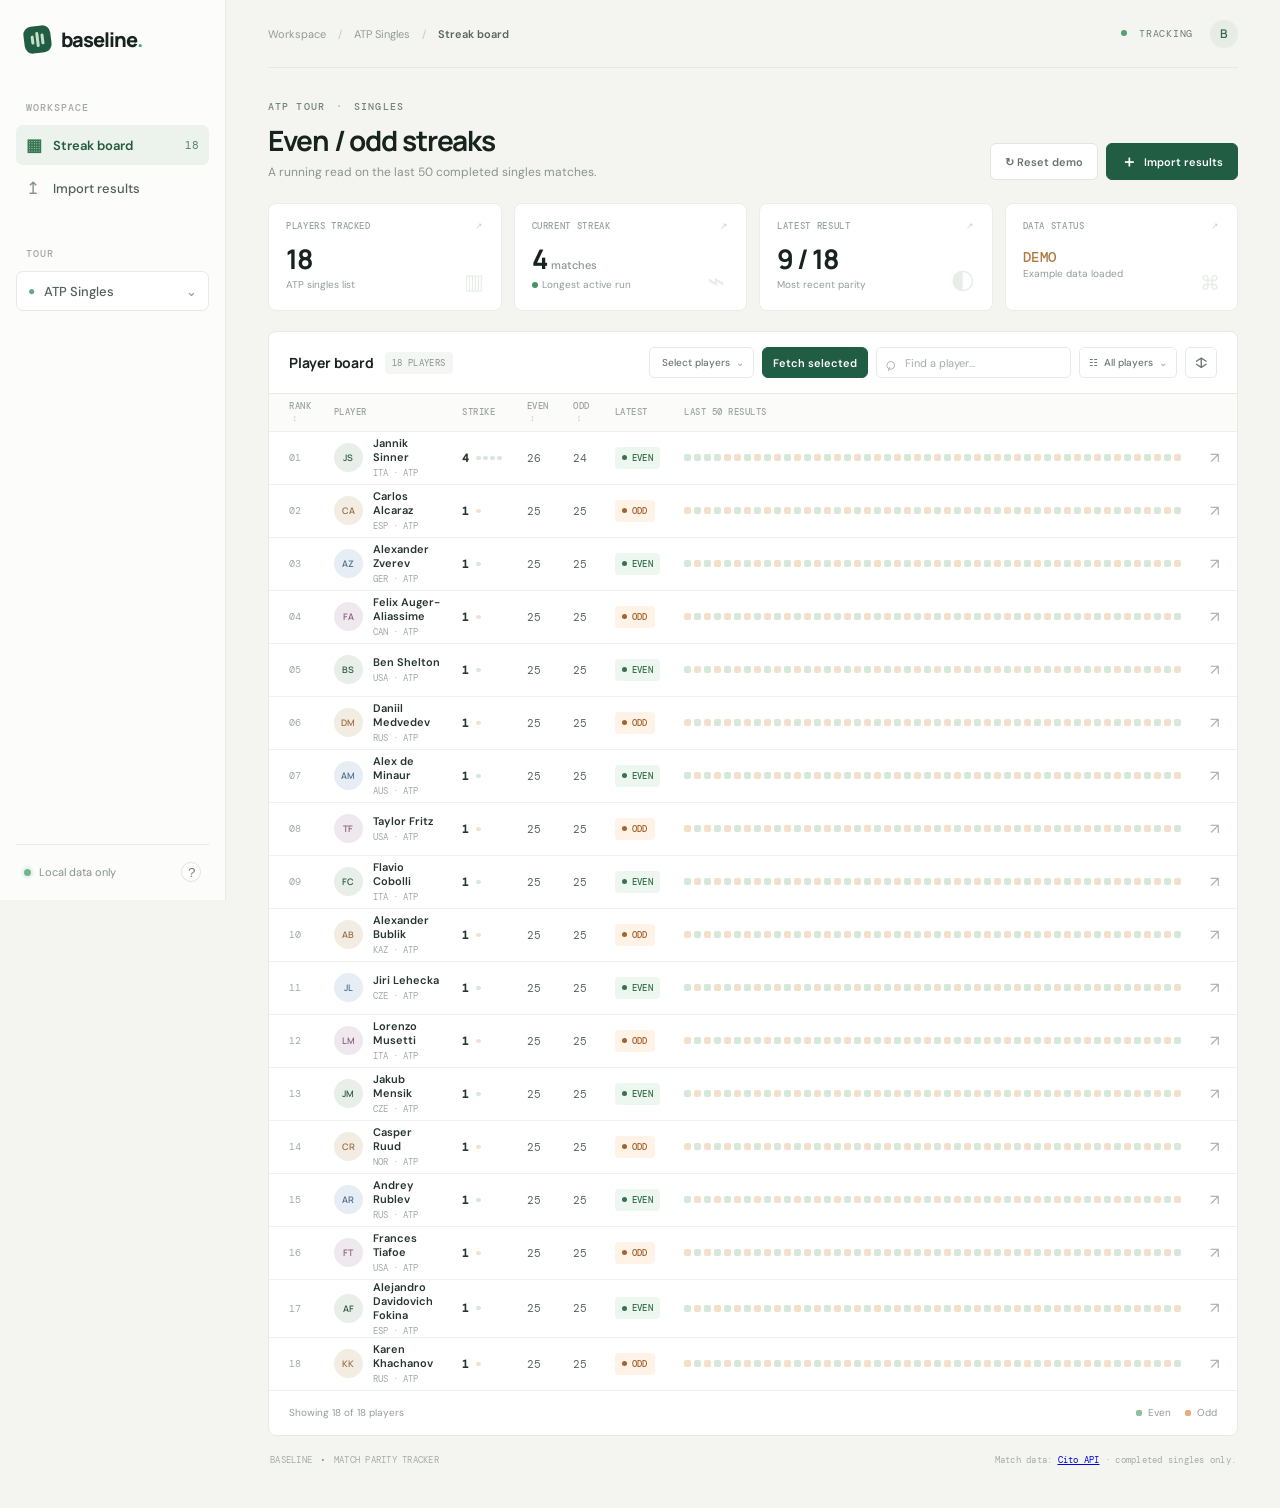
==== commit f9154124: "include latest 50" ====
--- a/index.html
+++ b/index.html
@@ -24,7 +24,7 @@
 
     <main class="main">
       <header class="topbar"><div class="breadcrumbs">Workspace <span>/</span> ATP Singles <span>/</span> <b>Streak board</b></div><div class="top-actions"><span class="live-tag"><i></i> TRACKING</span><button class="avatar" aria-label="Profile">B</button></div></header>
-      <section class="page-head"><div><div class="eyebrow">ATP TOUR <span>·</span> SINGLES</div><h1>Even / odd streaks</h1><p class="subtitle">A running read on the last 20 completed singles matches.</p></div><div class="head-actions"><button class="button button-quiet" id="reset-demo">↻ <span>Reset demo</span></button><button class="button button-primary" id="import-button"><span>＋</span> Import results</button></div></section>
+      <section class="page-head"><div><div class="eyebrow">ATP TOUR <span>·</span> SINGLES</div><h1>Even / odd streaks</h1><p class="subtitle">A running read on the last 50 completed singles matches.</p></div><div class="head-actions"><button class="button button-quiet" id="reset-demo">↻ <span>Reset demo</span></button><button class="button button-primary" id="import-button"><span>＋</span> Import results</button></div></section>
 
       <section class="summary-grid" aria-label="Summary">
         <article class="summary-card"><div class="summary-label">PLAYERS TRACKED <span>↗</span></div><div class="summary-value" id="player-total">18</div><div class="summary-note">ATP singles list</div><div class="summary-icon icon-court">▥</div></article>
@@ -34,8 +34,8 @@
       </section>
 
       <section class="board-panel">
-        <div class="board-toolbar"><div class="board-title"><h2>Player board</h2><span class="row-count" id="row-count">18 PLAYERS</span></div><div class="toolbar-controls"><div class="local-key hidden" id="local-key"><input id="cito-key" type="password" autocomplete="off" placeholder="Local Cito API key" aria-label="Local Cito API key"><button class="button" id="use-cito-key" type="button">Use key</button></div><div class="player-picker" id="player-picker"><button class="filter-button" id="player-picker-button" type="button"><span id="player-picker-label">Select players</span><b>⌄</b></button><div class="player-picker-menu"><input id="player-picker-search" type="search" placeholder="Search players…" aria-label="Search players"/><div id="player-picker-options"></div></div></div><button class="button button-primary fetch-button" id="fetch-selected" type="button">Fetch selected</button><label class="search-box"><span>⌕</span><input id="search" type="search" placeholder="Find a player..." /></label><div class="filter-wrap"><button class="filter-button" id="filter-button">☷ <span id="filter-label">All players</span><b>⌄</b></button><div class="filter-menu hidden" id="filter-menu"><button data-filter="all">All players</button><button data-filter="even">Latest even</button><button data-filter="odd">Latest odd</button></div></div><button class="icon-button" id="sort-button" title="Sort by streak">↕</button></div><div id="fetch-message" class="fetch-message" role="status"></div></div>
-        <div class="table-scroll"><table><thead><tr><th>RANK <span>↕</span></th><th>PLAYER</th><th>STRIKE</th><th>EVEN <span>↕</span></th><th>ODD <span>↕</span></th><th>LATEST</th><th>LAST 20 RESULTS</th><th></th></tr></thead><tbody id="player-rows"></tbody></table></div>
+        <div class="board-toolbar"><div class="board-title"><h2>Player board</h2><span class="row-count" id="row-count">18 PLAYERS</span></div><div class="toolbar-controls"><div class="player-picker" id="player-picker"><button class="filter-button" id="player-picker-button" type="button"><span id="player-picker-label">Select players</span><b>⌄</b></button><div class="player-picker-menu"><input id="player-picker-search" type="search" placeholder="Search players…" aria-label="Search players"/><div id="player-picker-options"></div></div></div><button class="button button-primary fetch-button" id="fetch-selected" type="button">Fetch selected</button><label class="search-box"><span>⌕</span><input id="search" type="search" placeholder="Find a player..." /></label><div class="filter-wrap"><button class="filter-button" id="filter-button">☷ <span id="filter-label">All players</span><b>⌄</b></button><div class="filter-menu hidden" id="filter-menu"><button data-filter="all">All players</button><button data-filter="even">Latest even</button><button data-filter="odd">Latest odd</button></div></div><button class="icon-button" id="sort-button" title="Sort by streak">↕</button></div><div id="fetch-message" class="fetch-message" role="status"></div></div>
+        <div class="table-scroll"><table><thead><tr><th>RANK <span>↕</span></th><th>PLAYER</th><th>STRIKE</th><th>EVEN <span>↕</span></th><th>ODD <span>↕</span></th><th>LATEST</th><th>LAST 50 RESULTS</th><th></th></tr></thead><tbody id="player-rows"></tbody></table></div>
         <div class="table-footer"><span id="showing">Showing 18 of 18 players</span><span class="foot-legend"><i class="legend-even"></i> Even <i class="legend-odd"></i> Odd</span></div>
       </section>
       <footer><span>BASELINE <b>·</b> MATCH PARITY TRACKER</span><span>Match data: <a href="https://citoapi.com/" target="_blank" rel="noopener">Cito API</a> · completed singles only.</span></footer>
@@ -44,7 +44,7 @@
 
   <div class="modal-backdrop hidden" id="import-modal" role="dialog" aria-modal="true" aria-labelledby="modal-title"><div class="modal"><button class="modal-close" id="close-modal" aria-label="Close">×</button><div class="eyebrow">UPDATE YOUR BOARD</div><h2 id="modal-title">Import match results</h2><p>Upload a CSV or JSON file with match scores. Imported data is saved in this browser only.</p><div class="dropzone" id="dropzone"><div class="upload-icon">↑</div><strong>Drop a file here or <label for="file-input">browse</label></strong><span>CSV or JSON · up to 5 MB</span><input id="file-input" type="file" accept=".csv,.json,text/csv,application/json" /></div><div class="format-help"><b>CSV columns</b><code>player, date, opponent, score, draw, status</code><span>Example: <code>sinner-jannik,2026-10-12,Player Name,"6-3 6-4",singles,completed</code></span><span>JSON may be an array of matches or <code>{"player-slug": [matches...]}</code>.</span></div><div class="modal-actions"><button class="button button-quiet" id="download-template">Download template</button><button class="button button-primary" id="choose-file">Choose file</button></div><div class="import-message" id="import-message"></div></div></div>
 
-  <div class="modal-backdrop hidden" id="help-modal" role="dialog" aria-modal="true"><div class="modal help-modal"><button class="modal-close" data-close-help aria-label="Close">×</button><div class="eyebrow">HOW IT WORKS</div><h2>Reading the streaks</h2><ul><li>Each set score is added together. <code>6-3 6-4</code> is 19 games: odd.</li><li><b>Strike</b> counts consecutive results of the latest match’s parity.</li><li>Only completed singles matches are counted, up to the latest 20.</li><li>Retirements / abandoned matches with a final set below 6 games are skipped.</li></ul><p class="caveat">The shown rows are sample data until you import match results. Use a source you have permission to reuse.</p><button class="button button-primary" data-close-help>Got it</button></div></div>
+  <div class="modal-backdrop hidden" id="help-modal" role="dialog" aria-modal="true"><div class="modal help-modal"><button class="modal-close" data-close-help aria-label="Close">×</button><div class="eyebrow">HOW IT WORKS</div><h2>Reading the streaks</h2><ul><li>Each set score is added together. <code>6-3 6-4</code> is 19 games: odd.</li><li><b>Strike</b> counts consecutive results of the latest match’s parity.</li><li>Only completed singles matches are counted, up to the latest 50.</li><li>Retirements / abandoned matches with a final set below 6 games are skipped.</li></ul><p class="caveat">The shown rows are sample data until you import match results. Use a source you have permission to reuse.</p><button class="button button-primary" data-close-help>Got it</button></div></div>
   <script src="app.js"></script>
 </body>
 </html>
--- a/styles.css
+++ b/styles.css
@@ -1,3 +1,3 @@
-:root{--ink:#17231f;--muted:#78847e;--line:#e8ebe5;--paper:#fff;--bg:#f4f5f1;--green:#1c6a49;--green2:#e8f3eb;--orange:#c77a3d;--orange2:#fff1e5;--mono:'DM Mono',monospace;--sans:'DM Sans',sans-serif;--display:'Manrope',sans-serif}*{box-sizing:border-box}body{margin:0;background:var(--bg);color:var(--ink);font-family:var(--sans);font-size:13px}.shell{min-height:100vh}.sidebar{position:fixed;left:0;top:0;bottom:0;width:226px;background:#fcfcfa;border-right:1px solid var(--line);padding:26px 16px 18px;display:flex;flex-direction:column;z-index:5}.brand{display:flex;align-items:center;gap:10px;text-decoration:none;color:var(--ink);font:800 20px var(--display);letter-spacing:-1px;padding:0 8px 48px}.brand-dot{color:#47a477}.brand-mark{width:27px;height:27px;border-radius:8px;background:#205d42;display:flex;align-items:center;justify-content:center;gap:2px;transform:rotate(-7deg)}.brand-mark i{width:3px;border-radius:3px;background:#c3e0c9;display:block}.brand-mark i:nth-child(1){height:9px}.brand-mark i:nth-child(2){height:15px}.brand-mark i:nth-child(3){height:11px}.side-label{font:500 10px var(--mono);letter-spacing:1.05px;color:#a1aaa4;padding:0 10px 11px}.nav-item,.tour-select{height:40px;border:0;background:transparent;border-radius:7px;display:flex;align-items:center;text-align:left;color:#52605a;padding:0 10px;font:500 13px var(--sans);margin-bottom:3px;cursor:pointer}.nav-item.active{background:#ebf3ec;color:#255b3d;font-weight:600}.nav-icon{width:27px;font-size:17px;color:#84928a}.nav-item.active .nav-icon{color:#397753}.nav-count{margin-left:auto;font:11px var(--mono);color:#568264}.tour-label{margin-top:36px}.tour-select{border:1px solid var(--line);background:#fff;width:100%;gap:9px;padding:0 11px}.tour-ball{color:#66a87d;font-size:12px}.chevron{margin-left:auto;color:#8b968f}.sidebar-bottom{margin-top:auto;border-top:1px solid var(--line);padding:17px 8px 0;display:flex;align-items:center;gap:8px;color:#87928b;font-size:11px}.sync-dot{width:7px;height:7px;border-radius:50%;background:#72b58c;box-shadow:0 0 0 3px #edf5ef}.help-button{margin-left:auto;width:20px;height:20px;border:1px solid #dfe4df;border-radius:50%;background:#fff;color:#758078;cursor:pointer}.main{margin-left:226px;max-width:1600px;padding:0 42px 24px}.topbar{height:68px;border-bottom:1px solid #e5e9e2;display:flex;align-items:center;justify-content:space-between}.breadcrumbs{font-size:11px;color:#929c95}.breadcrumbs span{padding:0 9px;color:#c2c9c3}.breadcrumbs b{font-weight:600;color:#59665f}.top-actions{display:flex;align-items:center;gap:17px}.live-tag{font:10px var(--mono);letter-spacing:.7px;color:#6d7d73}.live-tag i{display:inline-block;width:6px;height:6px;background:#54a174;border-radius:50%;margin-right:6px;vertical-align:1px}.avatar{width:28px;height:28px;border:0;border-radius:50%;background:#e5ede5;color:#356647;font:600 12px var(--display)}.page-head{display:flex;justify-content:space-between;align-items:flex-end;padding:32px 0 23px}.eyebrow{font:500 10px var(--mono);letter-spacing:1.1px;color:#73847a}.eyebrow span{color:#aeb8b0;padding:0 4px}h1{font:700 28px var(--display);letter-spacing:-1.1px;margin:8px 0 5px}.subtitle{margin:0;color:#89948e;font-size:12px}.head-actions{display:flex;gap:8px}.button{height:37px;padding:0 14px;border-radius:6px;border:1px solid #e1e6e0;background:#fff;font:600 11px var(--sans);cursor:pointer;transition:.15s}.button:hover{transform:translateY(-1px);box-shadow:0 4px 12px #17231f0d}.button-primary{background:#205d42;border-color:#205d42;color:#fff}.button-primary:hover{background:#194e37}.button-quiet{color:#67736c}.button-primary>span{font-size:16px;vertical-align:-1px;margin-right:4px}.summary-grid{display:grid;grid-template-columns:repeat(4,minmax(0,1fr));gap:12px;margin-bottom:20px}.summary-card{position:relative;overflow:hidden;background:#fff;border:1px solid #eaede8;border-radius:8px;padding:16px 17px 14px;min-height:108px}.summary-label{font:500 9px var(--mono);letter-spacing:.65px;color:#9aa49e}.summary-label span{float:right;color:#ccd3cd}.summary-value{font:700 27px var(--display);letter-spacing:-1px;margin:8px 0 1px}.summary-value small{font:500 11px var(--sans);letter-spacing:0;color:#8a9690;margin-left:4px}.summary-note{font-size:10px;color:#929d96}.note-dot{display:inline-block;height:6px;width:6px;border-radius:50%;margin-right:4px}.even-dot{background:#469367}.summary-icon{position:absolute;right:17px;bottom:14px;font-size:22px;color:#e7eee8}.icon-court{font-size:21px}.icon-streak{font-size:30px;right:21px;bottom:10px}.icon-parity{font-size:27px}.icon-data{font-size:20px}.summary-value.status-value{font:500 14px var(--mono);letter-spacing:.6px;margin-top:16px;color:#b17a43}.board-panel{background:#fff;border:1px solid #e8ebe5;border-radius:8px;overflow:visible}.board-toolbar{height:62px;padding:0 20px;display:flex;align-items:center;justify-content:space-between;border-bottom:1px solid var(--line)}.board-title{display:flex;align-items:center;gap:11px}h2{margin:0;font:700 14px var(--display);letter-spacing:-.2px}.row-count{font:9px var(--mono);letter-spacing:.4px;color:#87958c;background:#f3f6f2;padding:5px 7px;border-radius:4px}.toolbar-controls{display:flex;align-items:center;gap:8px}.search-box{height:31px;width:195px;border:1px solid #e7ebe6;border-radius:5px;display:flex;align-items:center;padding:0 8px;gap:7px;color:#9aa49e}.search-box>span{font-size:18px;transform:rotate(-20deg)}.search-box input{border:0;outline:0;min-width:0;width:100%;font:11px var(--sans);color:var(--ink);background:transparent}.search-box input::placeholder{color:#a4ada7}.filter-wrap{position:relative}.filter-button,.icon-button{height:31px;background:#fff;border:1px solid #e7ebe6;border-radius:5px;color:#6c7971;font:500 10px var(--sans);padding:0 9px;cursor:pointer}.filter-button b{font-weight:400;color:#9aa49e;margin-left:6px}.filter-button span{padding-left:3px}.icon-button{font-size:15px;width:32px;padding:0}.filter-menu{position:absolute;right:0;top:36px;width:140px;background:#fff;border:1px solid #e4e8e2;border-radius:6px;box-shadow:0 8px 22px #16231e14;padding:4px;z-index:3}.filter-menu button{display:block;border:0;background:transparent;width:100%;padding:8px;text-align:left;font:11px var(--sans);color:#52605a;border-radius:4px;cursor:pointer}.filter-menu button:hover{background:#f2f6f1}.hidden{display:none!important}.table-scroll{overflow-x:auto}table{width:100%;border-collapse:collapse;min-width:900px}thead th{height:37px;text-align:left;background:#fbfcfa;color:#9ba69f;font:500 9px var(--mono);letter-spacing:.5px;padding:0 11px;border-bottom:1px solid #edf0eb}thead th:first-child{padding-left:20px;width:65px}thead th:nth-child(2){width:215px}thead th:nth-child(3){width:95px}thead th:nth-child(4),thead th:nth-child(5){width:76px}thead th:nth-child(6){width:94px}thead th:nth-child(7){min-width:240px}thead th span{color:#c1c9c2;margin-left:3px}tbody tr.player-row{height:53px;border-bottom:1px solid #eff1ed;transition:background .12s}tbody tr.player-row:hover{background:#fbfdfb}td{padding:0 11px;font-size:11px;color:#5d6962}td:first-child{padding-left:20px}.rank{font:10px var(--mono);color:#a0aaa4}.player-cell{display:flex;align-items:center;gap:10px}.player-avatar{width:29px;height:29px;display:grid;place-items:center;border-radius:50%;font:600 9px var(--display);color:#315e45;background:#e7efe8;flex:0 0 auto}.player-avatar.tone-1{background:#f3ece3;color:#9e7045}.player-avatar.tone-2{background:#e7edf4;color:#52708f}.player-avatar.tone-3{background:#f0e8ef;color:#8b6381}.player-name{font:600 11px var(--sans);color:#26352d;text-decoration:none}.player-name:hover{color:#39815a}.player-country{font:9px var(--mono);color:#a0aaa4;margin-top:3px}.streak-cell{display:flex;align-items:center;gap:7px}.streak-number{font:600 11px var(--mono);color:#26352d}.streak-mini{display:flex;gap:2px}.streak-mini i{height:4px;width:5px;border-radius:2px;background:#d5e8da}.streak-mini i.odd{background:#f7dfc9}.metric{font:11px var(--mono);color:#5a6860}.latest-pill{display:inline-flex;align-items:center;gap:5px;padding:5px 7px;border-radius:4px;font:500 9px var(--mono);letter-spacing:.3px}.latest-pill.even{color:#36724b;background:#edf6ef}.latest-pill.odd{color:#a6622c;background:#fff3e8}.latest-pill.empty{background:#f4f5f3;color:#9da59f}.latest-pill i{width:5px;height:5px;border-radius:50%;background:currentColor}.sparkline{display:flex;gap:3px;align-items:center}.sparkline i{height:7px;width:7px;border-radius:2px;background:#d5e8da}.sparkline i.odd{background:#f5dfca}.row-link{text-decoration:none;color:#a7b0aa;font-size:15px;padding:7px}.row-link:hover{color:#4c765b}.empty-state{text-align:center;padding:40px;color:#8d9891;font-size:12px}.table-footer{height:44px;display:flex;align-items:center;justify-content:space-between;padding:0 20px;font-size:10px;color:#939e97}.foot-legend{display:flex;align-items:center;gap:6px}.foot-legend i{height:6px;width:6px;border-radius:2px;margin-left:8px}.legend-even{background:#8fbea0}.legend-odd{background:#e5ae7d}footer{display:flex;justify-content:space-between;padding:18px 2px;color:#a4ada7;font:9px var(--mono);letter-spacing:.25px}footer b{color:#76a185;padding:0 3px}.modal-backdrop{position:fixed;inset:0;background:#17231f66;z-index:20;display:grid;place-items:center;padding:20px}.modal{position:relative;width:min(490px,100%);background:#fff;border-radius:10px;padding:28px;box-shadow:0 24px 70px #17231f30}.modal-close{position:absolute;right:17px;top:13px;background:transparent;border:0;font-size:23px;color:#9aa49e;cursor:pointer}.modal h2{font:700 21px var(--display);margin:7px 0}.modal>p{font-size:12px;line-height:1.6;color:#7e8982;margin:0 0 19px}.dropzone{height:128px;border:1px dashed #ccd8ce;background:#fafcf9;border-radius:7px;display:flex;flex-direction:column;align-items:center;justify-content:center;gap:6px;color:#647169;font-size:11px}.upload-icon{width:27px;height:27px;border-radius:50%;background:#e8f2ea;color:#38724e;font-size:19px;text-align:center;line-height:27px;margin-bottom:2px}.dropzone label{color:#35724d;text-decoration:underline;cursor:pointer}.dropzone span{font-size:10px;color:#a1aaa4}.dropzone input{display:none}.format-help{display:flex;flex-direction:column;gap:7px;margin:16px 0;color:#87928b;font-size:10px}.format-help b{font:500 9px var(--mono);letter-spacing:.4px;color:#66746b}.format-help code,.help-modal code{font:10px var(--mono);color:#467454;background:#f0f5f0;padding:3px 5px;border-radius:3px;width:fit-content}.format-help span code{display:inline}.modal-actions{display:flex;justify-content:space-between;padding-top:5px}.import-message{margin-top:12px;color:#31754b;font-size:11px;min-height:14px}.help-modal ul{padding-left:19px;color:#66736b;font-size:12px;line-height:1.8}.help-modal .caveat{background:#f7f7f3;padding:10px;border-radius:5px;font-size:11px}.help-modal>.button{float:right}.help-modal::after{content:'';display:block;clear:both}@media(max-width:1000px){.main{padding:0 24px 20px}.sidebar{width:196px}.main{margin-left:196px}.summary-grid{grid-template-columns:repeat(2,minmax(0,1fr))}}@media(max-width:700px){.sidebar{position:static;width:auto;height:55px;padding:0 17px;flex-direction:row;align-items:center;border-right:0;border-bottom:1px solid var(--line)}.brand{padding:0;font-size:18px}.brand-mark{width:24px;height:24px}.side-label,.nav-item,.tour-select,.sidebar-bottom{display:none}.main{margin:0;padding:0 14px 18px}.topbar{height:48px}.breadcrumbs{font-size:10px}.page-head{padding:23px 0 18px;align-items:flex-start;gap:12px;flex-direction:column}h1{font-size:25px}.head-actions{align-self:stretch}.head-actions .button{flex:1}.summary-grid{gap:8px;margin-bottom:13px}.summary-card{padding:13px;min-height:100px}.summary-label{font-size:8px}.summary-value{font-size:24px}.board-toolbar{height:auto;padding:14px;align-items:flex-start;gap:13px;flex-direction:column}.toolbar-controls{width:100%}.search-box{flex:1;width:auto}.filter-button{white-space:nowrap}.table-footer{padding:0 13px}footer{font-size:8px;gap:10px}footer span:last-child{text-align:right}.modal{padding:24px 19px}}
+:root{--ink:#17231f;--muted:#78847e;--line:#e8ebe5;--paper:#fff;--bg:#f4f5f1;--green:#1c6a49;--green2:#e8f3eb;--orange:#c77a3d;--orange2:#fff1e5;--mono:'DM Mono',monospace;--sans:'DM Sans',sans-serif;--display:'Manrope',sans-serif}*{box-sizing:border-box}body{margin:0;background:var(--bg);color:var(--ink);font-family:var(--sans);font-size:13px}.shell{min-height:100vh}.sidebar{position:fixed;left:0;top:0;bottom:0;width:226px;background:#fcfcfa;border-right:1px solid var(--line);padding:26px 16px 18px;display:flex;flex-direction:column;z-index:5}.brand{display:flex;align-items:center;gap:10px;text-decoration:none;color:var(--ink);font:800 20px var(--display);letter-spacing:-1px;padding:0 8px 48px}.brand-dot{color:#47a477}.brand-mark{width:27px;height:27px;border-radius:8px;background:#205d42;display:flex;align-items:center;justify-content:center;gap:2px;transform:rotate(-7deg)}.brand-mark i{width:3px;border-radius:3px;background:#c3e0c9;display:block}.brand-mark i:nth-child(1){height:9px}.brand-mark i:nth-child(2){height:15px}.brand-mark i:nth-child(3){height:11px}.side-label{font:500 10px var(--mono);letter-spacing:1.05px;color:#a1aaa4;padding:0 10px 11px}.nav-item,.tour-select{height:40px;border:0;background:transparent;border-radius:7px;display:flex;align-items:center;text-align:left;color:#52605a;padding:0 10px;font:500 13px var(--sans);margin-bottom:3px;cursor:pointer}.nav-item.active{background:#ebf3ec;color:#255b3d;font-weight:600}.nav-icon{width:27px;font-size:17px;color:#84928a}.nav-item.active .nav-icon{color:#397753}.nav-count{margin-left:auto;font:11px var(--mono);color:#568264}.tour-label{margin-top:36px}.tour-select{border:1px solid var(--line);background:#fff;width:100%;gap:9px;padding:0 11px}.tour-ball{color:#66a87d;font-size:12px}.chevron{margin-left:auto;color:#8b968f}.sidebar-bottom{margin-top:auto;border-top:1px solid var(--line);padding:17px 8px 0;display:flex;align-items:center;gap:8px;color:#87928b;font-size:11px}.sync-dot{width:7px;height:7px;border-radius:50%;background:#72b58c;box-shadow:0 0 0 3px #edf5ef}.help-button{margin-left:auto;width:20px;height:20px;border:1px solid #dfe4df;border-radius:50%;background:#fff;color:#758078;cursor:pointer}.main{margin-left:226px;max-width:1600px;padding:0 42px 24px}.topbar{height:68px;border-bottom:1px solid #e5e9e2;display:flex;align-items:center;justify-content:space-between}.breadcrumbs{font-size:11px;color:#929c95}.breadcrumbs span{padding:0 9px;color:#c2c9c3}.breadcrumbs b{font-weight:600;color:#59665f}.top-actions{display:flex;align-items:center;gap:17px}.live-tag{font:10px var(--mono);letter-spacing:.7px;color:#6d7d73}.live-tag i{display:inline-block;width:6px;height:6px;background:#54a174;border-radius:50%;margin-right:6px;vertical-align:1px}.avatar{width:28px;height:28px;border:0;border-radius:50%;background:#e5ede5;color:#356647;font:600 12px var(--display)}.page-head{display:flex;justify-content:space-between;align-items:flex-end;padding:32px 0 23px}.eyebrow{font:500 10px var(--mono);letter-spacing:1.1px;color:#73847a}.eyebrow span{color:#aeb8b0;padding:0 4px}h1{font:700 28px var(--display);letter-spacing:-1.1px;margin:8px 0 5px}.subtitle{margin:0;color:#89948e;font-size:12px}.head-actions{display:flex;gap:8px}.button{height:37px;padding:0 14px;border-radius:6px;border:1px solid #e1e6e0;background:#fff;font:600 11px var(--sans);cursor:pointer;transition:.15s}.button:hover{transform:translateY(-1px);box-shadow:0 4px 12px #17231f0d}.button-primary{background:#205d42;border-color:#205d42;color:#fff}.button-primary:hover{background:#194e37}.button-quiet{color:#67736c}.button-primary>span{font-size:16px;vertical-align:-1px;margin-right:4px}.summary-grid{display:grid;grid-template-columns:repeat(4,minmax(0,1fr));gap:12px;margin-bottom:20px}.summary-card{position:relative;overflow:hidden;background:#fff;border:1px solid #eaede8;border-radius:8px;padding:16px 17px 14px;min-height:108px}.summary-label{font:500 9px var(--mono);letter-spacing:.65px;color:#9aa49e}.summary-label span{float:right;color:#ccd3cd}.summary-value{font:700 27px var(--display);letter-spacing:-1px;margin:8px 0 1px}.summary-value small{font:500 11px var(--sans);letter-spacing:0;color:#8a9690;margin-left:4px}.summary-note{font-size:10px;color:#929d96}.note-dot{display:inline-block;height:6px;width:6px;border-radius:50%;margin-right:4px}.even-dot{background:#469367}.summary-icon{position:absolute;right:17px;bottom:14px;font-size:22px;color:#e7eee8}.icon-court{font-size:21px}.icon-streak{font-size:30px;right:21px;bottom:10px}.icon-parity{font-size:27px}.icon-data{font-size:20px}.summary-value.status-value{font:500 14px var(--mono);letter-spacing:.6px;margin-top:16px;color:#b17a43}.board-panel{background:#fff;border:1px solid #e8ebe5;border-radius:8px;overflow:visible}.board-toolbar{height:62px;padding:0 20px;display:flex;align-items:center;justify-content:space-between;border-bottom:1px solid var(--line)}.board-title{display:flex;align-items:center;gap:11px}h2{margin:0;font:700 14px var(--display);letter-spacing:-.2px}.row-count{font:9px var(--mono);letter-spacing:.4px;color:#87958c;background:#f3f6f2;padding:5px 7px;border-radius:4px}.toolbar-controls{display:flex;align-items:center;gap:8px}.search-box{height:31px;width:195px;border:1px solid #e7ebe6;border-radius:5px;display:flex;align-items:center;padding:0 8px;gap:7px;color:#9aa49e}.search-box>span{font-size:18px;transform:rotate(-20deg)}.search-box input{border:0;outline:0;min-width:0;width:100%;font:11px var(--sans);color:var(--ink);background:transparent}.search-box input::placeholder{color:#a4ada7}.filter-wrap{position:relative}.filter-button,.icon-button{height:31px;background:#fff;border:1px solid #e7ebe6;border-radius:5px;color:#6c7971;font:500 10px var(--sans);padding:0 9px;cursor:pointer}.filter-button b{font-weight:400;color:#9aa49e;margin-left:6px}.filter-button span{padding-left:3px}.icon-button{font-size:15px;width:32px;padding:0}.filter-menu{position:absolute;right:0;top:36px;width:140px;background:#fff;border:1px solid #e4e8e2;border-radius:6px;box-shadow:0 8px 22px #16231e14;padding:4px;z-index:3}.filter-menu button{display:block;border:0;background:transparent;width:100%;padding:8px;text-align:left;font:11px var(--sans);color:#52605a;border-radius:4px;cursor:pointer}.filter-menu button:hover{background:#f2f6f1}.hidden{display:none!important}.table-scroll{overflow-x:auto}table{width:100%;border-collapse:collapse;min-width:900px}thead th{height:37px;text-align:left;background:#fbfcfa;color:#9ba69f;font:500 9px var(--mono);letter-spacing:.5px;padding:0 11px;border-bottom:1px solid #edf0eb}thead th:first-child{padding-left:20px;width:65px}thead th:nth-child(2){width:215px}thead th:nth-child(3){width:95px}thead th:nth-child(4),thead th:nth-child(5){width:76px}thead th:nth-child(6){width:94px}thead th:nth-child(7){min-width:500px}thead th span{color:#c1c9c2;margin-left:3px}tbody tr.player-row{height:53px;border-bottom:1px solid #eff1ed;transition:background .12s}tbody tr.player-row:hover{background:#fbfdfb}td{padding:0 11px;font-size:11px;color:#5d6962}td:first-child{padding-left:20px}.rank{font:10px var(--mono);color:#a0aaa4}.player-cell{display:flex;align-items:center;gap:10px}.player-avatar{width:29px;height:29px;display:grid;place-items:center;border-radius:50%;font:600 9px var(--display);color:#315e45;background:#e7efe8;flex:0 0 auto}.player-avatar.tone-1{background:#f3ece3;color:#9e7045}.player-avatar.tone-2{background:#e7edf4;color:#52708f}.player-avatar.tone-3{background:#f0e8ef;color:#8b6381}.player-name{font:600 11px var(--sans);color:#26352d;text-decoration:none}.player-name:hover{color:#39815a}.player-country{font:9px var(--mono);color:#a0aaa4;margin-top:3px}.streak-cell{display:flex;align-items:center;gap:7px}.streak-number{font:600 11px var(--mono);color:#26352d}.streak-mini{display:flex;gap:2px}.streak-mini i{height:4px;width:5px;border-radius:2px;background:#d5e8da}.streak-mini i.odd{background:#f7dfc9}.metric{font:11px var(--mono);color:#5a6860}.latest-pill{display:inline-flex;align-items:center;gap:5px;padding:5px 7px;border-radius:4px;font:500 9px var(--mono);letter-spacing:.3px}.latest-pill.even{color:#36724b;background:#edf6ef}.latest-pill.odd{color:#a6622c;background:#fff3e8}.latest-pill.empty{background:#f4f5f3;color:#9da59f}.latest-pill i{width:5px;height:5px;border-radius:50%;background:currentColor}.sparkline{display:flex;gap:3px;align-items:center}.sparkline i{height:7px;width:7px;border-radius:2px;background:#d5e8da}.sparkline i.odd{background:#f5dfca}.row-link{text-decoration:none;color:#a7b0aa;font-size:15px;padding:7px}.row-link:hover{color:#4c765b}.empty-state{text-align:center;padding:40px;color:#8d9891;font-size:12px}.table-footer{height:44px;display:flex;align-items:center;justify-content:space-between;padding:0 20px;font-size:10px;color:#939e97}.foot-legend{display:flex;align-items:center;gap:6px}.foot-legend i{height:6px;width:6px;border-radius:2px;margin-left:8px}.legend-even{background:#8fbea0}.legend-odd{background:#e5ae7d}footer{display:flex;justify-content:space-between;padding:18px 2px;color:#a4ada7;font:9px var(--mono);letter-spacing:.25px}footer b{color:#76a185;padding:0 3px}.modal-backdrop{position:fixed;inset:0;background:#17231f66;z-index:20;display:grid;place-items:center;padding:20px}.modal{position:relative;width:min(490px,100%);background:#fff;border-radius:10px;padding:28px;box-shadow:0 24px 70px #17231f30}.modal-close{position:absolute;right:17px;top:13px;background:transparent;border:0;font-size:23px;color:#9aa49e;cursor:pointer}.modal h2{font:700 21px var(--display);margin:7px 0}.modal>p{font-size:12px;line-height:1.6;color:#7e8982;margin:0 0 19px}.dropzone{height:128px;border:1px dashed #ccd8ce;background:#fafcf9;border-radius:7px;display:flex;flex-direction:column;align-items:center;justify-content:center;gap:6px;color:#647169;font-size:11px}.upload-icon{width:27px;height:27px;border-radius:50%;background:#e8f2ea;color:#38724e;font-size:19px;text-align:center;line-height:27px;margin-bottom:2px}.dropzone label{color:#35724d;text-decoration:underline;cursor:pointer}.dropzone span{font-size:10px;color:#a1aaa4}.dropzone input{display:none}.format-help{display:flex;flex-direction:column;gap:7px;margin:16px 0;color:#87928b;font-size:10px}.format-help b{font:500 9px var(--mono);letter-spacing:.4px;color:#66746b}.format-help code,.help-modal code{font:10px var(--mono);color:#467454;background:#f0f5f0;padding:3px 5px;border-radius:3px;width:fit-content}.format-help span code{display:inline}.modal-actions{display:flex;justify-content:space-between;padding-top:5px}.import-message{margin-top:12px;color:#31754b;font-size:11px;min-height:14px}.help-modal ul{padding-left:19px;color:#66736b;font-size:12px;line-height:1.8}.help-modal .caveat{background:#f7f7f3;padding:10px;border-radius:5px;font-size:11px}.help-modal>.button{float:right}.help-modal::after{content:'';display:block;clear:both}@media(max-width:1000px){.main{padding:0 24px 20px}.sidebar{width:196px}.main{margin-left:196px}.summary-grid{grid-template-columns:repeat(2,minmax(0,1fr))}}@media(max-width:700px){.sidebar{position:static;width:auto;height:55px;padding:0 17px;flex-direction:row;align-items:center;border-right:0;border-bottom:1px solid var(--line)}.brand{padding:0;font-size:18px}.brand-mark{width:24px;height:24px}.side-label,.nav-item,.tour-select,.sidebar-bottom{display:none}.main{margin:0;padding:0 14px 18px}.topbar{height:48px}.breadcrumbs{font-size:10px}.page-head{padding:23px 0 18px;align-items:flex-start;gap:12px;flex-direction:column}h1{font-size:25px}.head-actions{align-self:stretch}.head-actions .button{flex:1}.summary-grid{gap:8px;margin-bottom:13px}.summary-card{padding:13px;min-height:100px}.summary-label{font-size:8px}.summary-value{font-size:24px}.board-toolbar{height:auto;padding:14px;align-items:flex-start;gap:13px;flex-direction:column}.toolbar-controls{width:100%}.search-box{flex:1;width:auto}.filter-button{white-space:nowrap}.table-footer{padding:0 13px}footer{font-size:8px;gap:10px}footer span:last-child{text-align:right}.modal{padding:24px 19px}}
 .player-picker{position:relative}.player-picker-menu{display:none;position:absolute;left:0;top:36px;width:230px;max-height:310px;overflow:auto;background:#fff;border:1px solid #e4e8e2;border-radius:6px;box-shadow:0 8px 22px #16231e14;padding:7px;z-index:5}.player-picker.open .player-picker-menu{display:block}.player-picker-menu>input{width:100%;height:31px;border:1px solid #e7ebe6;border-radius:4px;padding:0 8px;margin-bottom:5px;font:11px var(--sans);outline:none}.player-option{display:flex;align-items:center;gap:7px;padding:7px 5px;border-radius:4px;font-size:11px;color:#52605a;cursor:pointer}.player-option:hover{background:#f2f6f1}.player-option input{accent-color:#36724b}.player-option small{margin-left:auto;color:#9aa49e;font:9px var(--mono)}.fetch-button{height:31px;padding:0 10px;white-space:nowrap}.fetch-button:disabled{opacity:.6;cursor:wait}.fetch-message{position:absolute;right:20px;top:45px;color:#78847e;font-size:9px;z-index:2}@media(max-width:700px){.toolbar-controls{flex-wrap:wrap}.player-picker{flex:1}.player-picker>.filter-button{width:100%}.fetch-button{flex:1}.fetch-message{position:static;min-height:10px}}
 .local-key{display:flex;gap:5px;align-items:center}.local-key input{width:145px;height:31px;border:1px solid #e7ebe6;border-radius:5px;padding:0 8px;font:10px var(--sans);outline:none}.local-key .button{height:31px;padding:0 8px;font-size:10px}@media(max-width:700px){.local-key{flex:1}.local-key input{flex:1;width:auto;min-width:90px}}
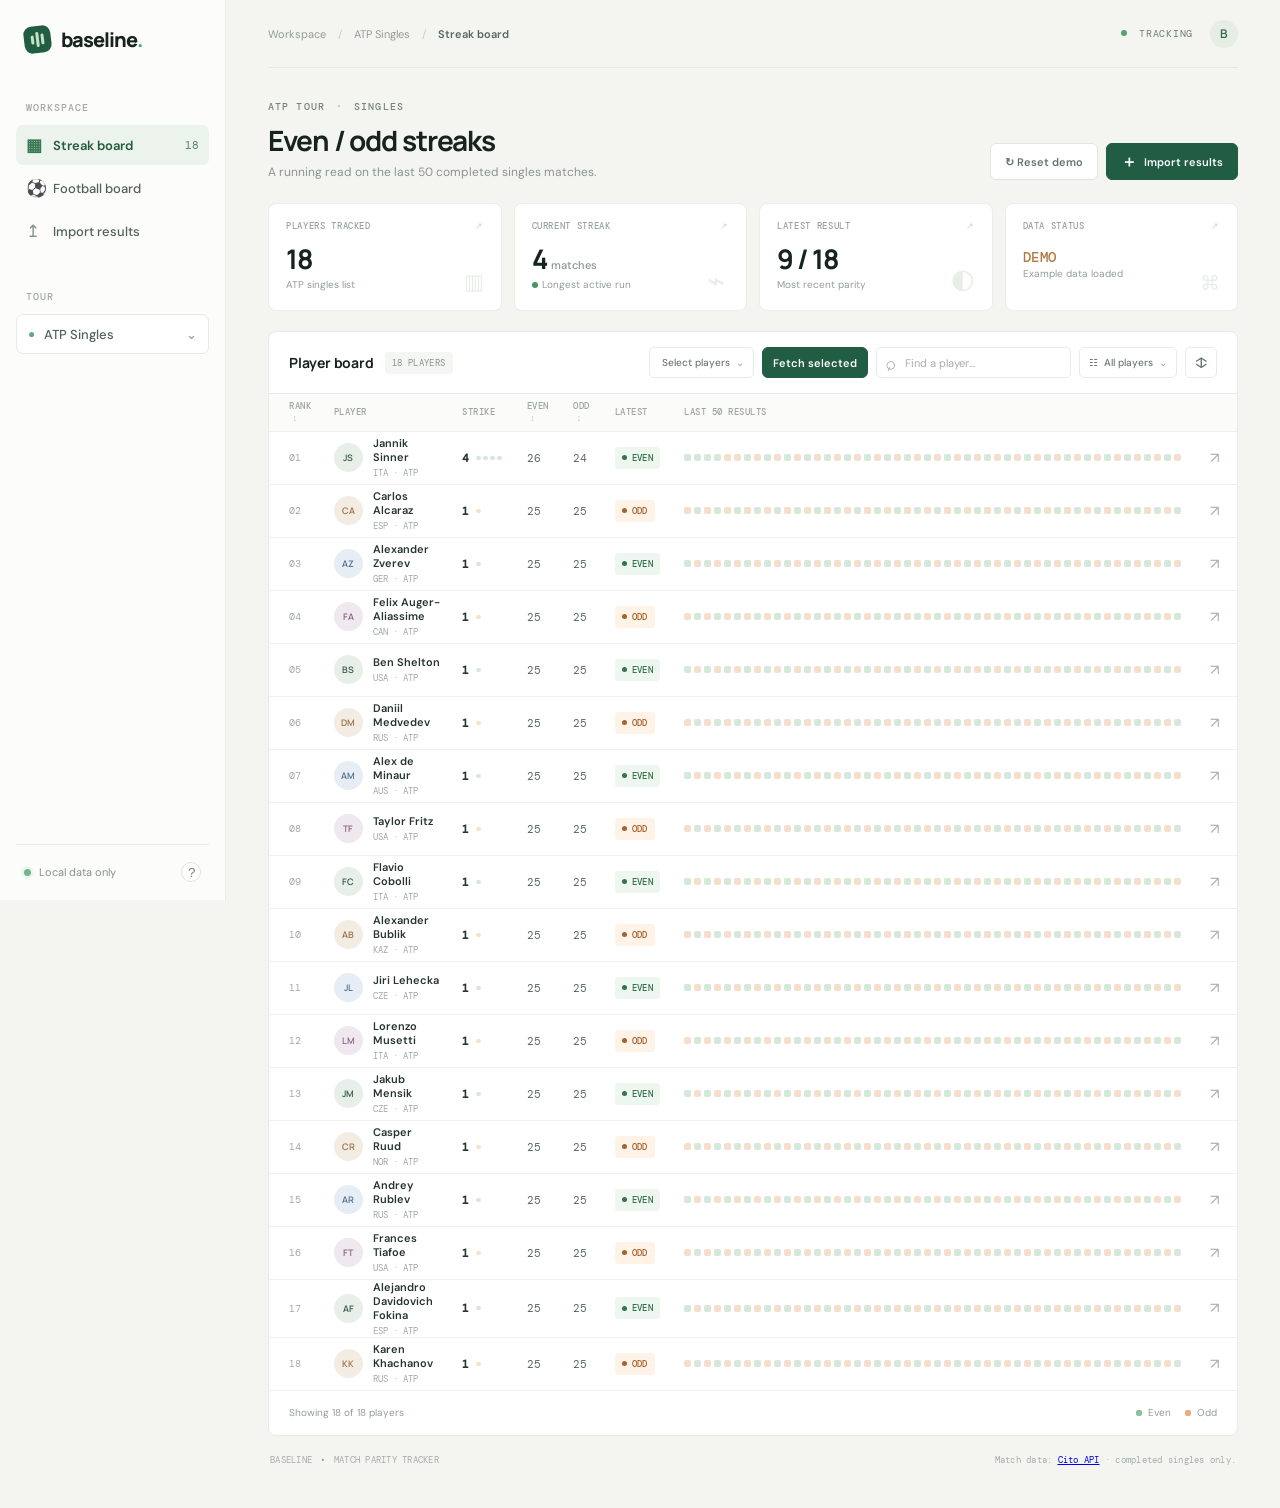
==== commit 4aeaf6d6: "some updates" ====
--- a/index.html
+++ b/index.html
@@ -16,6 +16,7 @@
       <a class="brand" href="#" aria-label="Baseline home"><span class="brand-mark"><i></i><i></i><i></i></span><span>baseline<span class="brand-dot">.</span></span></a>
       <div class="side-label">WORKSPACE</div>
       <button class="nav-item active"><span class="nav-icon">▦</span> Streak board <span class="nav-count" id="side-count">18</span></button>
+      <a class="nav-item football-nav" href="football.html"><span class="nav-icon">⚽</span> Football board</a>
       <button class="nav-item" id="open-import"><span class="nav-icon">↥</span> Import results</button>
       <div class="side-label tour-label">TOUR</div>
       <button class="tour-select"><span class="tour-ball">●</span> ATP Singles <span class="chevron">⌄</span></button>
--- a/styles.css
+++ b/styles.css
@@ -1,3 +1,5 @@
 :root{--ink:#17231f;--muted:#78847e;--line:#e8ebe5;--paper:#fff;--bg:#f4f5f1;--green:#1c6a49;--green2:#e8f3eb;--orange:#c77a3d;--orange2:#fff1e5;--mono:'DM Mono',monospace;--sans:'DM Sans',sans-serif;--display:'Manrope',sans-serif}*{box-sizing:border-box}body{margin:0;background:var(--bg);color:var(--ink);font-family:var(--sans);font-size:13px}.shell{min-height:100vh}.sidebar{position:fixed;left:0;top:0;bottom:0;width:226px;background:#fcfcfa;border-right:1px solid var(--line);padding:26px 16px 18px;display:flex;flex-direction:column;z-index:5}.brand{display:flex;align-items:center;gap:10px;text-decoration:none;color:var(--ink);font:800 20px var(--display);letter-spacing:-1px;padding:0 8px 48px}.brand-dot{color:#47a477}.brand-mark{width:27px;height:27px;border-radius:8px;background:#205d42;display:flex;align-items:center;justify-content:center;gap:2px;transform:rotate(-7deg)}.brand-mark i{width:3px;border-radius:3px;background:#c3e0c9;display:block}.brand-mark i:nth-child(1){height:9px}.brand-mark i:nth-child(2){height:15px}.brand-mark i:nth-child(3){height:11px}.side-label{font:500 10px var(--mono);letter-spacing:1.05px;color:#a1aaa4;padding:0 10px 11px}.nav-item,.tour-select{height:40px;border:0;background:transparent;border-radius:7px;display:flex;align-items:center;text-align:left;color:#52605a;padding:0 10px;font:500 13px var(--sans);margin-bottom:3px;cursor:pointer}.nav-item.active{background:#ebf3ec;color:#255b3d;font-weight:600}.nav-icon{width:27px;font-size:17px;color:#84928a}.nav-item.active .nav-icon{color:#397753}.nav-count{margin-left:auto;font:11px var(--mono);color:#568264}.tour-label{margin-top:36px}.tour-select{border:1px solid var(--line);background:#fff;width:100%;gap:9px;padding:0 11px}.tour-ball{color:#66a87d;font-size:12px}.chevron{margin-left:auto;color:#8b968f}.sidebar-bottom{margin-top:auto;border-top:1px solid var(--line);padding:17px 8px 0;display:flex;align-items:center;gap:8px;color:#87928b;font-size:11px}.sync-dot{width:7px;height:7px;border-radius:50%;background:#72b58c;box-shadow:0 0 0 3px #edf5ef}.help-button{margin-left:auto;width:20px;height:20px;border:1px solid #dfe4df;border-radius:50%;background:#fff;color:#758078;cursor:pointer}.main{margin-left:226px;max-width:1600px;padding:0 42px 24px}.topbar{height:68px;border-bottom:1px solid #e5e9e2;display:flex;align-items:center;justify-content:space-between}.breadcrumbs{font-size:11px;color:#929c95}.breadcrumbs span{padding:0 9px;color:#c2c9c3}.breadcrumbs b{font-weight:600;color:#59665f}.top-actions{display:flex;align-items:center;gap:17px}.live-tag{font:10px var(--mono);letter-spacing:.7px;color:#6d7d73}.live-tag i{display:inline-block;width:6px;height:6px;background:#54a174;border-radius:50%;margin-right:6px;vertical-align:1px}.avatar{width:28px;height:28px;border:0;border-radius:50%;background:#e5ede5;color:#356647;font:600 12px var(--display)}.page-head{display:flex;justify-content:space-between;align-items:flex-end;padding:32px 0 23px}.eyebrow{font:500 10px var(--mono);letter-spacing:1.1px;color:#73847a}.eyebrow span{color:#aeb8b0;padding:0 4px}h1{font:700 28px var(--display);letter-spacing:-1.1px;margin:8px 0 5px}.subtitle{margin:0;color:#89948e;font-size:12px}.head-actions{display:flex;gap:8px}.button{height:37px;padding:0 14px;border-radius:6px;border:1px solid #e1e6e0;background:#fff;font:600 11px var(--sans);cursor:pointer;transition:.15s}.button:hover{transform:translateY(-1px);box-shadow:0 4px 12px #17231f0d}.button-primary{background:#205d42;border-color:#205d42;color:#fff}.button-primary:hover{background:#194e37}.button-quiet{color:#67736c}.button-primary>span{font-size:16px;vertical-align:-1px;margin-right:4px}.summary-grid{display:grid;grid-template-columns:repeat(4,minmax(0,1fr));gap:12px;margin-bottom:20px}.summary-card{position:relative;overflow:hidden;background:#fff;border:1px solid #eaede8;border-radius:8px;padding:16px 17px 14px;min-height:108px}.summary-label{font:500 9px var(--mono);letter-spacing:.65px;color:#9aa49e}.summary-label span{float:right;color:#ccd3cd}.summary-value{font:700 27px var(--display);letter-spacing:-1px;margin:8px 0 1px}.summary-value small{font:500 11px var(--sans);letter-spacing:0;color:#8a9690;margin-left:4px}.summary-note{font-size:10px;color:#929d96}.note-dot{display:inline-block;height:6px;width:6px;border-radius:50%;margin-right:4px}.even-dot{background:#469367}.summary-icon{position:absolute;right:17px;bottom:14px;font-size:22px;color:#e7eee8}.icon-court{font-size:21px}.icon-streak{font-size:30px;right:21px;bottom:10px}.icon-parity{font-size:27px}.icon-data{font-size:20px}.summary-value.status-value{font:500 14px var(--mono);letter-spacing:.6px;margin-top:16px;color:#b17a43}.board-panel{background:#fff;border:1px solid #e8ebe5;border-radius:8px;overflow:visible}.board-toolbar{height:62px;padding:0 20px;display:flex;align-items:center;justify-content:space-between;border-bottom:1px solid var(--line)}.board-title{display:flex;align-items:center;gap:11px}h2{margin:0;font:700 14px var(--display);letter-spacing:-.2px}.row-count{font:9px var(--mono);letter-spacing:.4px;color:#87958c;background:#f3f6f2;padding:5px 7px;border-radius:4px}.toolbar-controls{display:flex;align-items:center;gap:8px}.search-box{height:31px;width:195px;border:1px solid #e7ebe6;border-radius:5px;display:flex;align-items:center;padding:0 8px;gap:7px;color:#9aa49e}.search-box>span{font-size:18px;transform:rotate(-20deg)}.search-box input{border:0;outline:0;min-width:0;width:100%;font:11px var(--sans);color:var(--ink);background:transparent}.search-box input::placeholder{color:#a4ada7}.filter-wrap{position:relative}.filter-button,.icon-button{height:31px;background:#fff;border:1px solid #e7ebe6;border-radius:5px;color:#6c7971;font:500 10px var(--sans);padding:0 9px;cursor:pointer}.filter-button b{font-weight:400;color:#9aa49e;margin-left:6px}.filter-button span{padding-left:3px}.icon-button{font-size:15px;width:32px;padding:0}.filter-menu{position:absolute;right:0;top:36px;width:140px;background:#fff;border:1px solid #e4e8e2;border-radius:6px;box-shadow:0 8px 22px #16231e14;padding:4px;z-index:3}.filter-menu button{display:block;border:0;background:transparent;width:100%;padding:8px;text-align:left;font:11px var(--sans);color:#52605a;border-radius:4px;cursor:pointer}.filter-menu button:hover{background:#f2f6f1}.hidden{display:none!important}.table-scroll{overflow-x:auto}table{width:100%;border-collapse:collapse;min-width:900px}thead th{height:37px;text-align:left;background:#fbfcfa;color:#9ba69f;font:500 9px var(--mono);letter-spacing:.5px;padding:0 11px;border-bottom:1px solid #edf0eb}thead th:first-child{padding-left:20px;width:65px}thead th:nth-child(2){width:215px}thead th:nth-child(3){width:95px}thead th:nth-child(4),thead th:nth-child(5){width:76px}thead th:nth-child(6){width:94px}thead th:nth-child(7){min-width:500px}thead th span{color:#c1c9c2;margin-left:3px}tbody tr.player-row{height:53px;border-bottom:1px solid #eff1ed;transition:background .12s}tbody tr.player-row:hover{background:#fbfdfb}td{padding:0 11px;font-size:11px;color:#5d6962}td:first-child{padding-left:20px}.rank{font:10px var(--mono);color:#a0aaa4}.player-cell{display:flex;align-items:center;gap:10px}.player-avatar{width:29px;height:29px;display:grid;place-items:center;border-radius:50%;font:600 9px var(--display);color:#315e45;background:#e7efe8;flex:0 0 auto}.player-avatar.tone-1{background:#f3ece3;color:#9e7045}.player-avatar.tone-2{background:#e7edf4;color:#52708f}.player-avatar.tone-3{background:#f0e8ef;color:#8b6381}.player-name{font:600 11px var(--sans);color:#26352d;text-decoration:none}.player-name:hover{color:#39815a}.player-country{font:9px var(--mono);color:#a0aaa4;margin-top:3px}.streak-cell{display:flex;align-items:center;gap:7px}.streak-number{font:600 11px var(--mono);color:#26352d}.streak-mini{display:flex;gap:2px}.streak-mini i{height:4px;width:5px;border-radius:2px;background:#d5e8da}.streak-mini i.odd{background:#f7dfc9}.metric{font:11px var(--mono);color:#5a6860}.latest-pill{display:inline-flex;align-items:center;gap:5px;padding:5px 7px;border-radius:4px;font:500 9px var(--mono);letter-spacing:.3px}.latest-pill.even{color:#36724b;background:#edf6ef}.latest-pill.odd{color:#a6622c;background:#fff3e8}.latest-pill.empty{background:#f4f5f3;color:#9da59f}.latest-pill i{width:5px;height:5px;border-radius:50%;background:currentColor}.sparkline{display:flex;gap:3px;align-items:center}.sparkline i{height:7px;width:7px;border-radius:2px;background:#d5e8da}.sparkline i.odd{background:#f5dfca}.row-link{text-decoration:none;color:#a7b0aa;font-size:15px;padding:7px}.row-link:hover{color:#4c765b}.empty-state{text-align:center;padding:40px;color:#8d9891;font-size:12px}.table-footer{height:44px;display:flex;align-items:center;justify-content:space-between;padding:0 20px;font-size:10px;color:#939e97}.foot-legend{display:flex;align-items:center;gap:6px}.foot-legend i{height:6px;width:6px;border-radius:2px;margin-left:8px}.legend-even{background:#8fbea0}.legend-odd{background:#e5ae7d}footer{display:flex;justify-content:space-between;padding:18px 2px;color:#a4ada7;font:9px var(--mono);letter-spacing:.25px}footer b{color:#76a185;padding:0 3px}.modal-backdrop{position:fixed;inset:0;background:#17231f66;z-index:20;display:grid;place-items:center;padding:20px}.modal{position:relative;width:min(490px,100%);background:#fff;border-radius:10px;padding:28px;box-shadow:0 24px 70px #17231f30}.modal-close{position:absolute;right:17px;top:13px;background:transparent;border:0;font-size:23px;color:#9aa49e;cursor:pointer}.modal h2{font:700 21px var(--display);margin:7px 0}.modal>p{font-size:12px;line-height:1.6;color:#7e8982;margin:0 0 19px}.dropzone{height:128px;border:1px dashed #ccd8ce;background:#fafcf9;border-radius:7px;display:flex;flex-direction:column;align-items:center;justify-content:center;gap:6px;color:#647169;font-size:11px}.upload-icon{width:27px;height:27px;border-radius:50%;background:#e8f2ea;color:#38724e;font-size:19px;text-align:center;line-height:27px;margin-bottom:2px}.dropzone label{color:#35724d;text-decoration:underline;cursor:pointer}.dropzone span{font-size:10px;color:#a1aaa4}.dropzone input{display:none}.format-help{display:flex;flex-direction:column;gap:7px;margin:16px 0;color:#87928b;font-size:10px}.format-help b{font:500 9px var(--mono);letter-spacing:.4px;color:#66746b}.format-help code,.help-modal code{font:10px var(--mono);color:#467454;background:#f0f5f0;padding:3px 5px;border-radius:3px;width:fit-content}.format-help span code{display:inline}.modal-actions{display:flex;justify-content:space-between;padding-top:5px}.import-message{margin-top:12px;color:#31754b;font-size:11px;min-height:14px}.help-modal ul{padding-left:19px;color:#66736b;font-size:12px;line-height:1.8}.help-modal .caveat{background:#f7f7f3;padding:10px;border-radius:5px;font-size:11px}.help-modal>.button{float:right}.help-modal::after{content:'';display:block;clear:both}@media(max-width:1000px){.main{padding:0 24px 20px}.sidebar{width:196px}.main{margin-left:196px}.summary-grid{grid-template-columns:repeat(2,minmax(0,1fr))}}@media(max-width:700px){.sidebar{position:static;width:auto;height:55px;padding:0 17px;flex-direction:row;align-items:center;border-right:0;border-bottom:1px solid var(--line)}.brand{padding:0;font-size:18px}.brand-mark{width:24px;height:24px}.side-label,.nav-item,.tour-select,.sidebar-bottom{display:none}.main{margin:0;padding:0 14px 18px}.topbar{height:48px}.breadcrumbs{font-size:10px}.page-head{padding:23px 0 18px;align-items:flex-start;gap:12px;flex-direction:column}h1{font-size:25px}.head-actions{align-self:stretch}.head-actions .button{flex:1}.summary-grid{gap:8px;margin-bottom:13px}.summary-card{padding:13px;min-height:100px}.summary-label{font-size:8px}.summary-value{font-size:24px}.board-toolbar{height:auto;padding:14px;align-items:flex-start;gap:13px;flex-direction:column}.toolbar-controls{width:100%}.search-box{flex:1;width:auto}.filter-button{white-space:nowrap}.table-footer{padding:0 13px}footer{font-size:8px;gap:10px}footer span:last-child{text-align:right}.modal{padding:24px 19px}}
 .player-picker{position:relative}.player-picker-menu{display:none;position:absolute;left:0;top:36px;width:230px;max-height:310px;overflow:auto;background:#fff;border:1px solid #e4e8e2;border-radius:6px;box-shadow:0 8px 22px #16231e14;padding:7px;z-index:5}.player-picker.open .player-picker-menu{display:block}.player-picker-menu>input{width:100%;height:31px;border:1px solid #e7ebe6;border-radius:4px;padding:0 8px;margin-bottom:5px;font:11px var(--sans);outline:none}.player-option{display:flex;align-items:center;gap:7px;padding:7px 5px;border-radius:4px;font-size:11px;color:#52605a;cursor:pointer}.player-option:hover{background:#f2f6f1}.player-option input{accent-color:#36724b}.player-option small{margin-left:auto;color:#9aa49e;font:9px var(--mono)}.fetch-button{height:31px;padding:0 10px;white-space:nowrap}.fetch-button:disabled{opacity:.6;cursor:wait}.fetch-message{position:absolute;right:20px;top:45px;color:#78847e;font-size:9px;z-index:2}@media(max-width:700px){.toolbar-controls{flex-wrap:wrap}.player-picker{flex:1}.player-picker>.filter-button{width:100%}.fetch-button{flex:1}.fetch-message{position:static;min-height:10px}}
 .local-key{display:flex;gap:5px;align-items:center}.local-key input{width:145px;height:31px;border:1px solid #e7ebe6;border-radius:5px;padding:0 8px;font:10px var(--sans);outline:none}.local-key .button{height:31px;padding:0 8px;font-size:10px}@media(max-width:700px){.local-key{flex:1}.local-key input{flex:1;width:auto;min-width:90px}}
+.football-nav{text-decoration:none}.league-list{display:flex;flex-direction:column;gap:13px;padding:3px 10px;color:#718077;font-size:11px}.team-picker-actions{display:flex;justify-content:space-between;padding:1px 5px 5px}.team-picker-actions button{border:0;background:transparent;color:#3c7852;font:10px var(--sans);cursor:pointer}.avatar-link{display:grid;place-items:center;text-decoration:none}.team-cell{display:flex;align-items:center;gap:10px}.team-avatar{width:29px;height:29px;display:grid;place-items:center;border-radius:7px;font:600 9px var(--display);color:#315e45;background:#e7efe8;flex:0 0 auto}.team-league{font:9px var(--mono);color:#8f9a93}.team-name{font:600 11px var(--sans);color:#26352d}.team-empty{color:#a2aba5}.team-board-empty{text-align:center;padding:52px 24px;color:#89948e;font-size:12px;line-height:1.8}.team-board-empty b{color:#52645a}.match-tiles{display:flex;gap:3px;align-items:center}.match-tiles i{height:7px;width:7px;border-radius:2px;background:#d5e8da}.match-tiles i.odd{background:#f5dfca}@media(max-width:700px){.league-list{display:none}}
+.football-fetch-message{min-height:18px;text-align:right;color:#78847e;font-size:10px;margin:-13px 0 9px}.football-fetch-message:empty{display:none}#refresh-data:disabled{opacity:.6;cursor:wait}@media(max-width:700px){.football-fetch-message{text-align:left;margin:-8px 0 9px}}
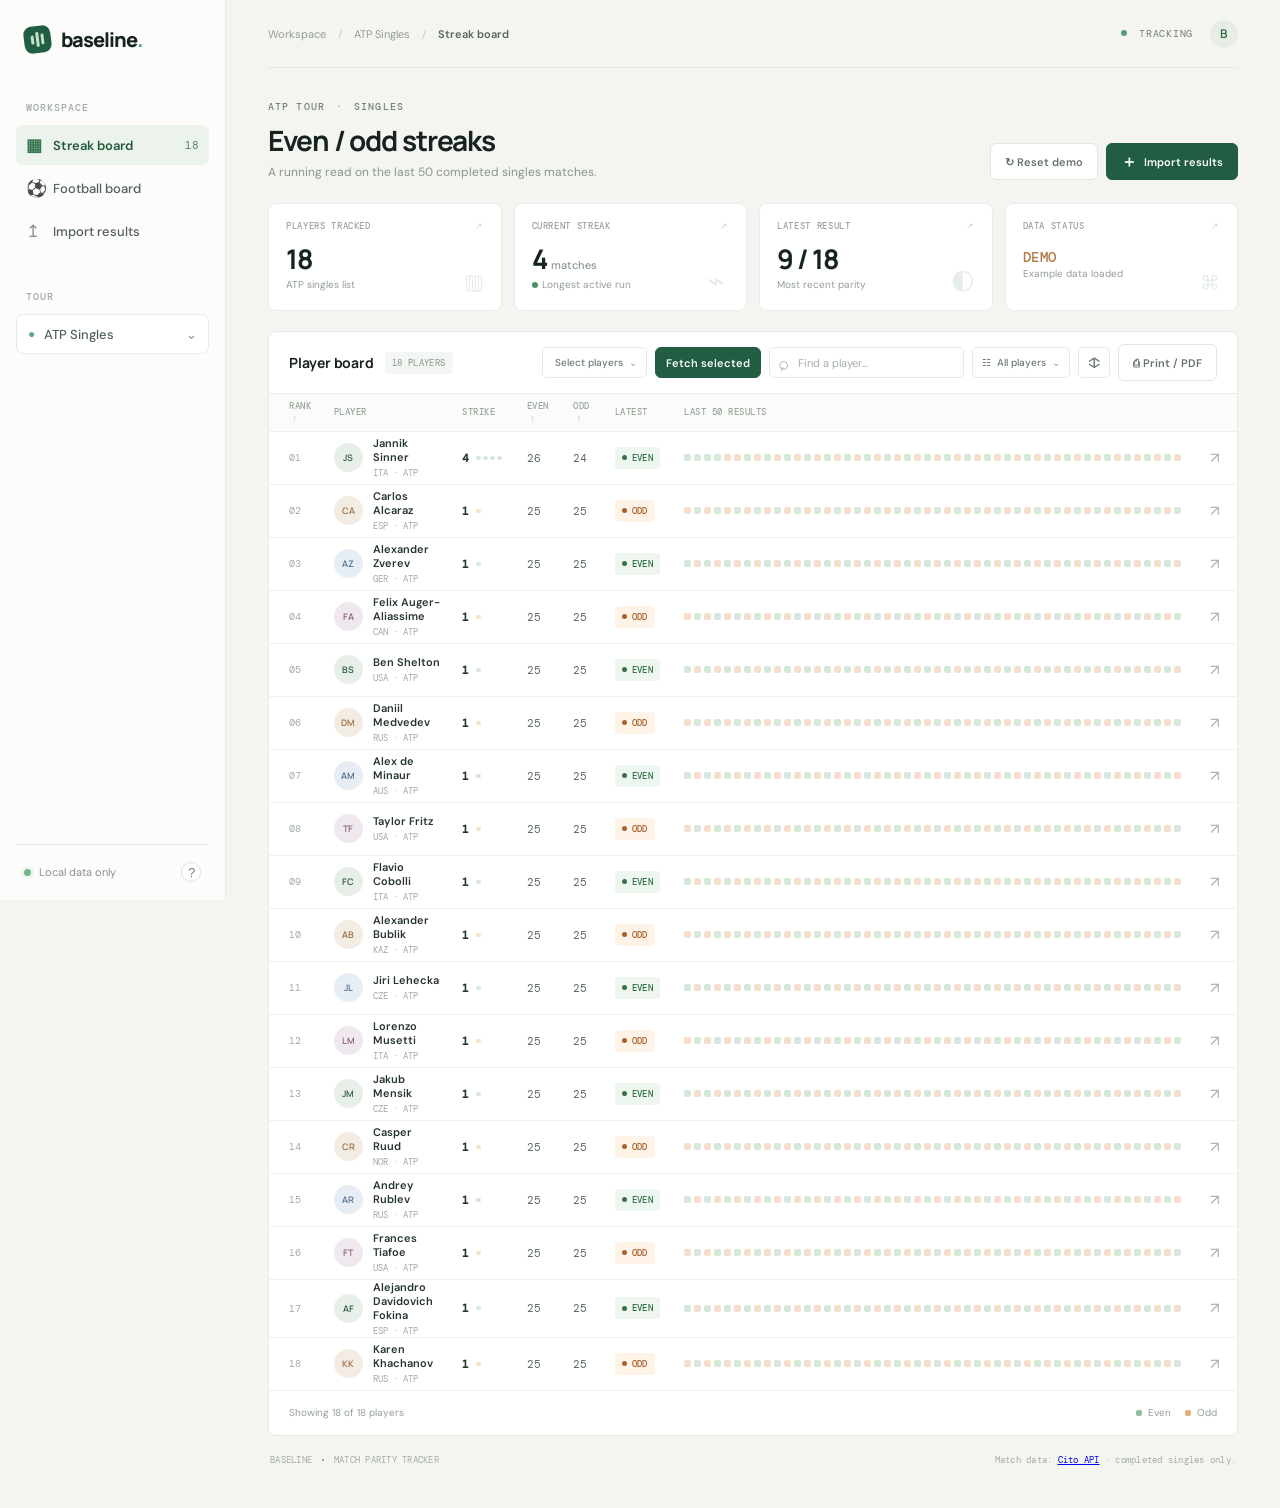
==== commit 8a5c951f: "some updates" ====
--- a/index.html
+++ b/index.html
@@ -14,6 +14,8 @@
   <div class="shell">
     <aside class="sidebar">
       <a class="brand" href="#" aria-label="Baseline home"><span class="brand-mark"><i></i><i></i><i></i></span><span>baseline<span class="brand-dot">.</span></span></a>
+      <button class="mobile-nav-toggle" type="button" aria-label="Open navigation" aria-expanded="false" aria-controls="primary-navigation"><span></span><span></span><span></span></button>
+      <div class="sidebar-content" id="primary-navigation">
       <div class="side-label">WORKSPACE</div>
       <button class="nav-item active"><span class="nav-icon">▦</span> Streak board <span class="nav-count" id="side-count">18</span></button>
       <a class="nav-item football-nav" href="football.html"><span class="nav-icon">⚽</span> Football board</a>
@@ -21,6 +23,7 @@
       <div class="side-label tour-label">TOUR</div>
       <button class="tour-select"><span class="tour-ball">●</span> ATP Singles <span class="chevron">⌄</span></button>
       <div class="sidebar-bottom"><div class="sync-dot"></div><span>Local data only</span><button class="help-button" id="help-button" aria-label="Help">?</button></div>
+      </div>
     </aside>
 
     <main class="main">
@@ -35,7 +38,7 @@
       </section>
 
       <section class="board-panel">
-        <div class="board-toolbar"><div class="board-title"><h2>Player board</h2><span class="row-count" id="row-count">18 PLAYERS</span></div><div class="toolbar-controls"><div class="player-picker" id="player-picker"><button class="filter-button" id="player-picker-button" type="button"><span id="player-picker-label">Select players</span><b>⌄</b></button><div class="player-picker-menu"><input id="player-picker-search" type="search" placeholder="Search players…" aria-label="Search players"/><div id="player-picker-options"></div></div></div><button class="button button-primary fetch-button" id="fetch-selected" type="button">Fetch selected</button><label class="search-box"><span>⌕</span><input id="search" type="search" placeholder="Find a player..." /></label><div class="filter-wrap"><button class="filter-button" id="filter-button">☷ <span id="filter-label">All players</span><b>⌄</b></button><div class="filter-menu hidden" id="filter-menu"><button data-filter="all">All players</button><button data-filter="even">Latest even</button><button data-filter="odd">Latest odd</button></div></div><button class="icon-button" id="sort-button" title="Sort by streak">↕</button></div><div id="fetch-message" class="fetch-message" role="status"></div></div>
+        <div class="board-toolbar"><div class="board-title"><h2>Player board</h2><span class="row-count" id="row-count">18 PLAYERS</span></div><div class="toolbar-controls"><div class="player-picker" id="player-picker"><button class="filter-button" id="player-picker-button" type="button"><span id="player-picker-label">Select players</span><b>⌄</b></button><div class="player-picker-menu"><input id="player-picker-search" type="search" placeholder="Search players…" aria-label="Search players"/><div id="player-picker-options"></div></div></div><button class="button button-primary fetch-button" id="fetch-selected" type="button">Fetch selected</button><label class="search-box"><span>⌕</span><input id="search" type="search" placeholder="Find a player..." /></label><div class="filter-wrap"><button class="filter-button" id="filter-button">☷ <span id="filter-label">All players</span><b>⌄</b></button><div class="filter-menu hidden" id="filter-menu"><button data-filter="all">All players</button><button data-filter="even">Latest even</button><button data-filter="odd">Latest odd</button></div></div><button class="icon-button" id="sort-button" title="Sort by streak">↕</button><button class="button button-quiet print-button" id="print-table" type="button">⎙ Print / PDF</button></div><div id="fetch-message" class="fetch-message" role="status"></div></div>
         <div class="table-scroll"><table><thead><tr><th>RANK <span>↕</span></th><th>PLAYER</th><th>STRIKE</th><th>EVEN <span>↕</span></th><th>ODD <span>↕</span></th><th>LATEST</th><th>LAST 50 RESULTS</th><th></th></tr></thead><tbody id="player-rows"></tbody></table></div>
         <div class="table-footer"><span id="showing">Showing 18 of 18 players</span><span class="foot-legend"><i class="legend-even"></i> Even <i class="legend-odd"></i> Odd</span></div>
       </section>
@@ -46,6 +49,7 @@
   <div class="modal-backdrop hidden" id="import-modal" role="dialog" aria-modal="true" aria-labelledby="modal-title"><div class="modal"><button class="modal-close" id="close-modal" aria-label="Close">×</button><div class="eyebrow">UPDATE YOUR BOARD</div><h2 id="modal-title">Import match results</h2><p>Upload a CSV or JSON file with match scores. Imported data is saved in this browser only.</p><div class="dropzone" id="dropzone"><div class="upload-icon">↑</div><strong>Drop a file here or <label for="file-input">browse</label></strong><span>CSV or JSON · up to 5 MB</span><input id="file-input" type="file" accept=".csv,.json,text/csv,application/json" /></div><div class="format-help"><b>CSV columns</b><code>player, date, opponent, score, draw, status</code><span>Example: <code>sinner-jannik,2026-10-12,Player Name,"6-3 6-4",singles,completed</code></span><span>JSON may be an array of matches or <code>{"player-slug": [matches...]}</code>.</span></div><div class="modal-actions"><button class="button button-quiet" id="download-template">Download template</button><button class="button button-primary" id="choose-file">Choose file</button></div><div class="import-message" id="import-message"></div></div></div>
 
   <div class="modal-backdrop hidden" id="help-modal" role="dialog" aria-modal="true"><div class="modal help-modal"><button class="modal-close" data-close-help aria-label="Close">×</button><div class="eyebrow">HOW IT WORKS</div><h2>Reading the streaks</h2><ul><li>Each set score is added together. <code>6-3 6-4</code> is 19 games: odd.</li><li><b>Strike</b> counts consecutive results of the latest match’s parity.</li><li>Only completed singles matches are counted, up to the latest 50.</li><li>Retirements / abandoned matches with a final set below 6 games are skipped.</li></ul><p class="caveat">The shown rows are sample data until you import match results. Use a source you have permission to reuse.</p><button class="button button-primary" data-close-help>Got it</button></div></div>
+  <script src="mobile-nav.js"></script>
   <script src="app.js"></script>
 </body>
 </html>
--- a/styles.css
+++ b/styles.css
@@ -3,3 +3,48 @@
 .local-key{display:flex;gap:5px;align-items:center}.local-key input{width:145px;height:31px;border:1px solid #e7ebe6;border-radius:5px;padding:0 8px;font:10px var(--sans);outline:none}.local-key .button{height:31px;padding:0 8px;font-size:10px}@media(max-width:700px){.local-key{flex:1}.local-key input{flex:1;width:auto;min-width:90px}}
 .football-nav{text-decoration:none}.league-list{display:flex;flex-direction:column;gap:13px;padding:3px 10px;color:#718077;font-size:11px}.team-picker-actions{display:flex;justify-content:space-between;padding:1px 5px 5px}.team-picker-actions button{border:0;background:transparent;color:#3c7852;font:10px var(--sans);cursor:pointer}.avatar-link{display:grid;place-items:center;text-decoration:none}.team-cell{display:flex;align-items:center;gap:10px}.team-avatar{width:29px;height:29px;display:grid;place-items:center;border-radius:7px;font:600 9px var(--display);color:#315e45;background:#e7efe8;flex:0 0 auto}.team-league{font:9px var(--mono);color:#8f9a93}.team-name{font:600 11px var(--sans);color:#26352d}.team-empty{color:#a2aba5}.team-board-empty{text-align:center;padding:52px 24px;color:#89948e;font-size:12px;line-height:1.8}.team-board-empty b{color:#52645a}.match-tiles{display:flex;gap:3px;align-items:center}.match-tiles i{height:7px;width:7px;border-radius:2px;background:#d5e8da}.match-tiles i.odd{background:#f5dfca}@media(max-width:700px){.league-list{display:none}}
 .football-fetch-message{min-height:18px;text-align:right;color:#78847e;font-size:10px;margin:-13px 0 9px}.football-fetch-message:empty{display:none}#refresh-data:disabled{opacity:.6;cursor:wait}@media(max-width:700px){.football-fetch-message{text-align:left;margin:-8px 0 9px}}
+
+@media print{
+  @page{size:landscape;margin:12mm}
+  body{background:#fff;color:#17231f;font-size:10px}
+  .sidebar,.topbar,.page-head,.summary-grid,footer,.football-fetch-message{display:none!important}
+  .main{margin:0!important;padding:0!important;max-width:none!important}
+  .board-panel{border:0;border-radius:0;overflow:visible}
+  .board-toolbar{height:auto;padding:0 0 12px;border:0}
+  .toolbar-controls,.fetch-message{display:none!important}
+  .board-title h2{font-size:18px}
+  .row-count{background:transparent;padding:0}
+  .table-scroll{overflow:visible!important}
+  table{width:100%!important;min-width:0!important;table-layout:auto}
+  thead th{height:auto;padding:7px 5px;font-size:8px;background:#f5f7f4!important;-webkit-print-color-adjust:exact;print-color-adjust:exact}
+  thead th:first-child,td:first-child{padding-left:5px}
+  thead th:nth-child(2){width:auto}
+  thead th:nth-child(7){min-width:0}
+  tbody tr.player-row{height:auto;min-height:35px;break-inside:avoid}
+  td{padding:6px 5px;font-size:9px}
+  .player-avatar,.team-avatar{width:22px;height:22px}
+  .sparkline,.match-tiles{gap:2px;flex-wrap:wrap;max-width:210px}
+  .sparkline i,.match-tiles i{width:5px;height:5px}
+  .table-footer{padding:8px 5px 0;height:auto}
+  .latest-pill{padding:3px 5px}
+  a{color:inherit;text-decoration:none}
+}
+
+/* Mobile navigation */
+.sidebar-content{display:flex;flex:1;flex-direction:column;min-height:0}
+.mobile-nav-toggle{display:none}
+@media(max-width:700px){
+  .sidebar{position:sticky;top:0;z-index:10;justify-content:space-between}
+  .brand{padding:0}
+  .mobile-nav-toggle{display:flex;width:38px;height:38px;flex-direction:column;align-items:center;justify-content:center;gap:4px;border:1px solid var(--line);border-radius:7px;background:#fff;cursor:pointer}
+  .mobile-nav-toggle span{width:16px;height:2px;border-radius:2px;background:#52605a}
+  .sidebar-content{display:none}
+  .sidebar.mobile-nav-open{position:fixed;left:0;right:0;top:0;bottom:auto;width:auto;height:auto;min-height:55px;padding:0 17px;background:#fcfcfa;box-shadow:0 8px 24px #17231f22}
+  .sidebar.mobile-nav-open::before{content:'';position:fixed;inset:55px 0 0;background:#17231f55;z-index:-1}
+  .sidebar.mobile-nav-open .sidebar-content{display:flex;position:absolute;top:55px;left:0;right:0;padding:12px 17px 17px;background:#fcfcfa;border-bottom:1px solid var(--line);box-shadow:0 8px 18px #17231f12}
+  .sidebar.mobile-nav-open .side-label,.sidebar.mobile-nav-open .nav-item,.sidebar.mobile-nav-open .tour-select,.sidebar.mobile-nav-open .sidebar-bottom{display:flex}
+  .sidebar.mobile-nav-open .side-label{display:block}
+  .sidebar.mobile-nav-open .tour-label{margin-top:18px}
+  .sidebar.mobile-nav-open .sidebar-bottom{margin-top:16px}
+  .sidebar.mobile-nav-open .league-list{display:flex;flex-direction:column}
+}
